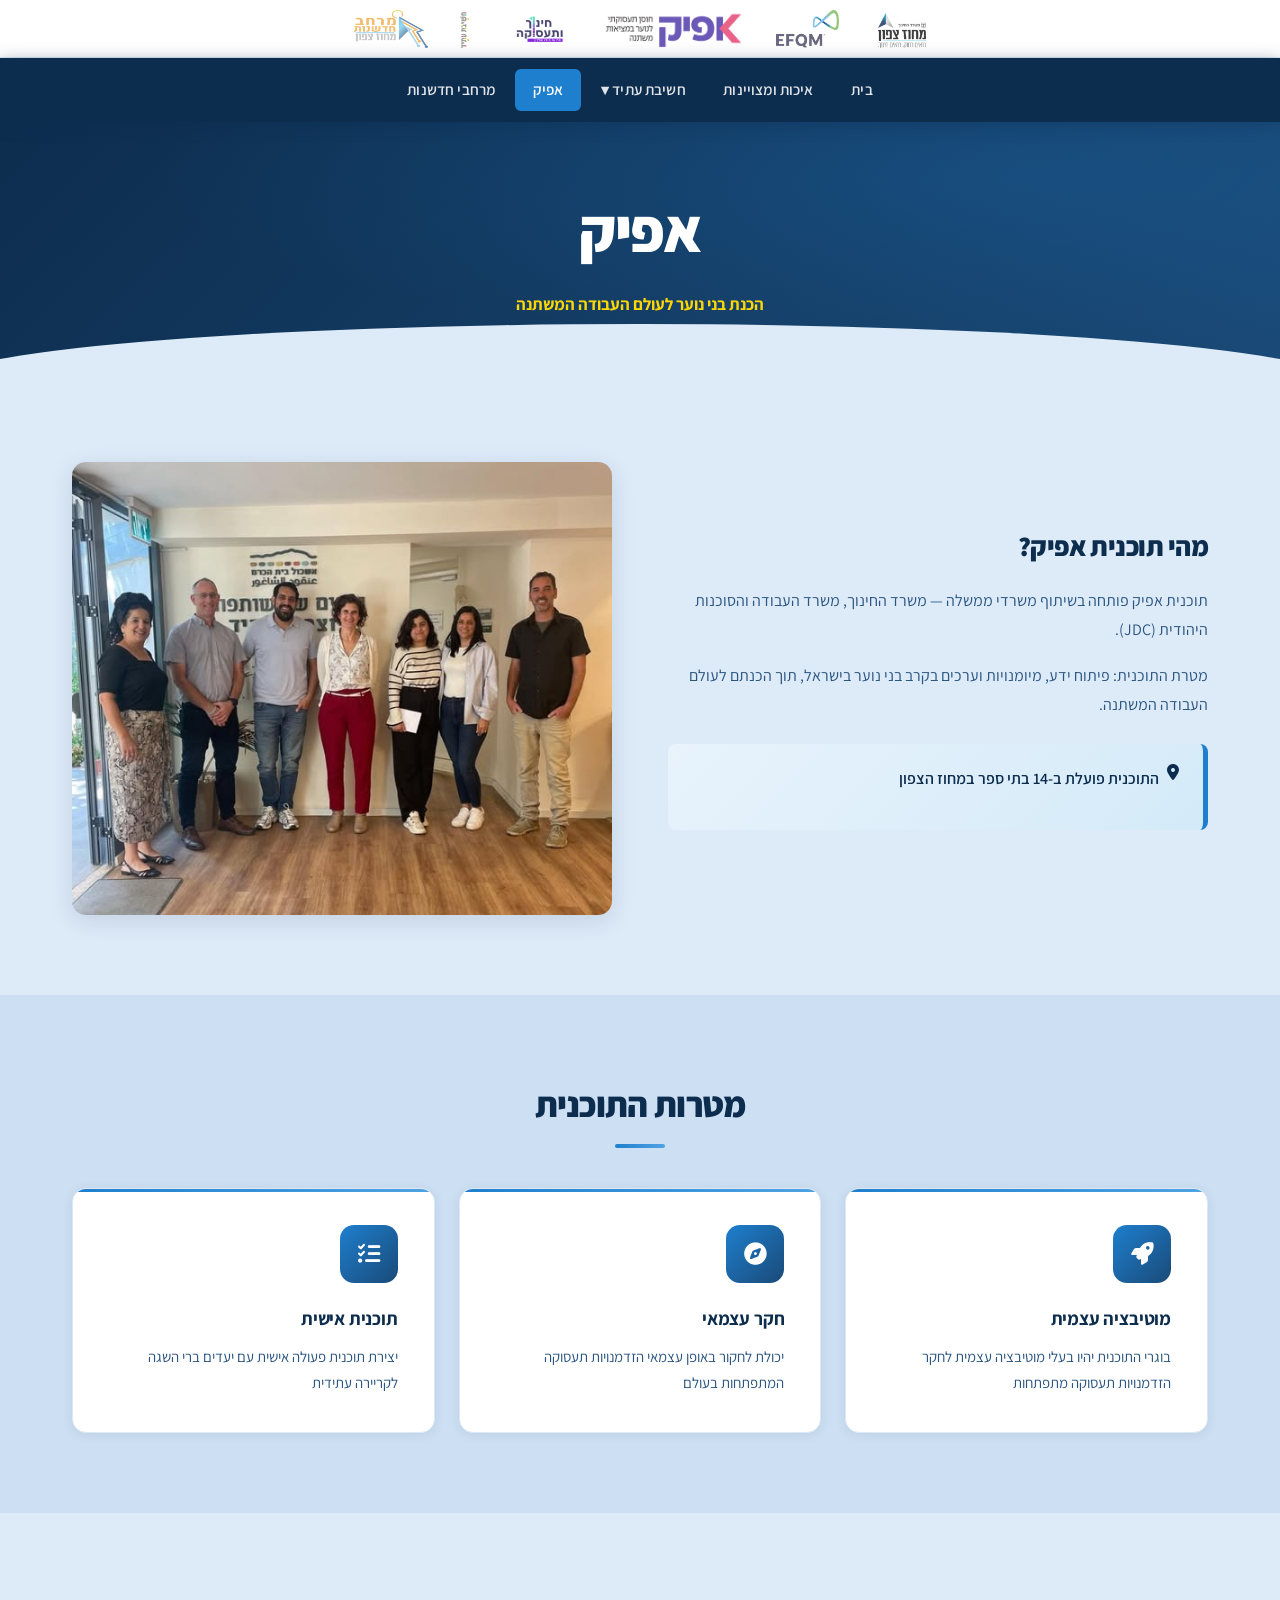
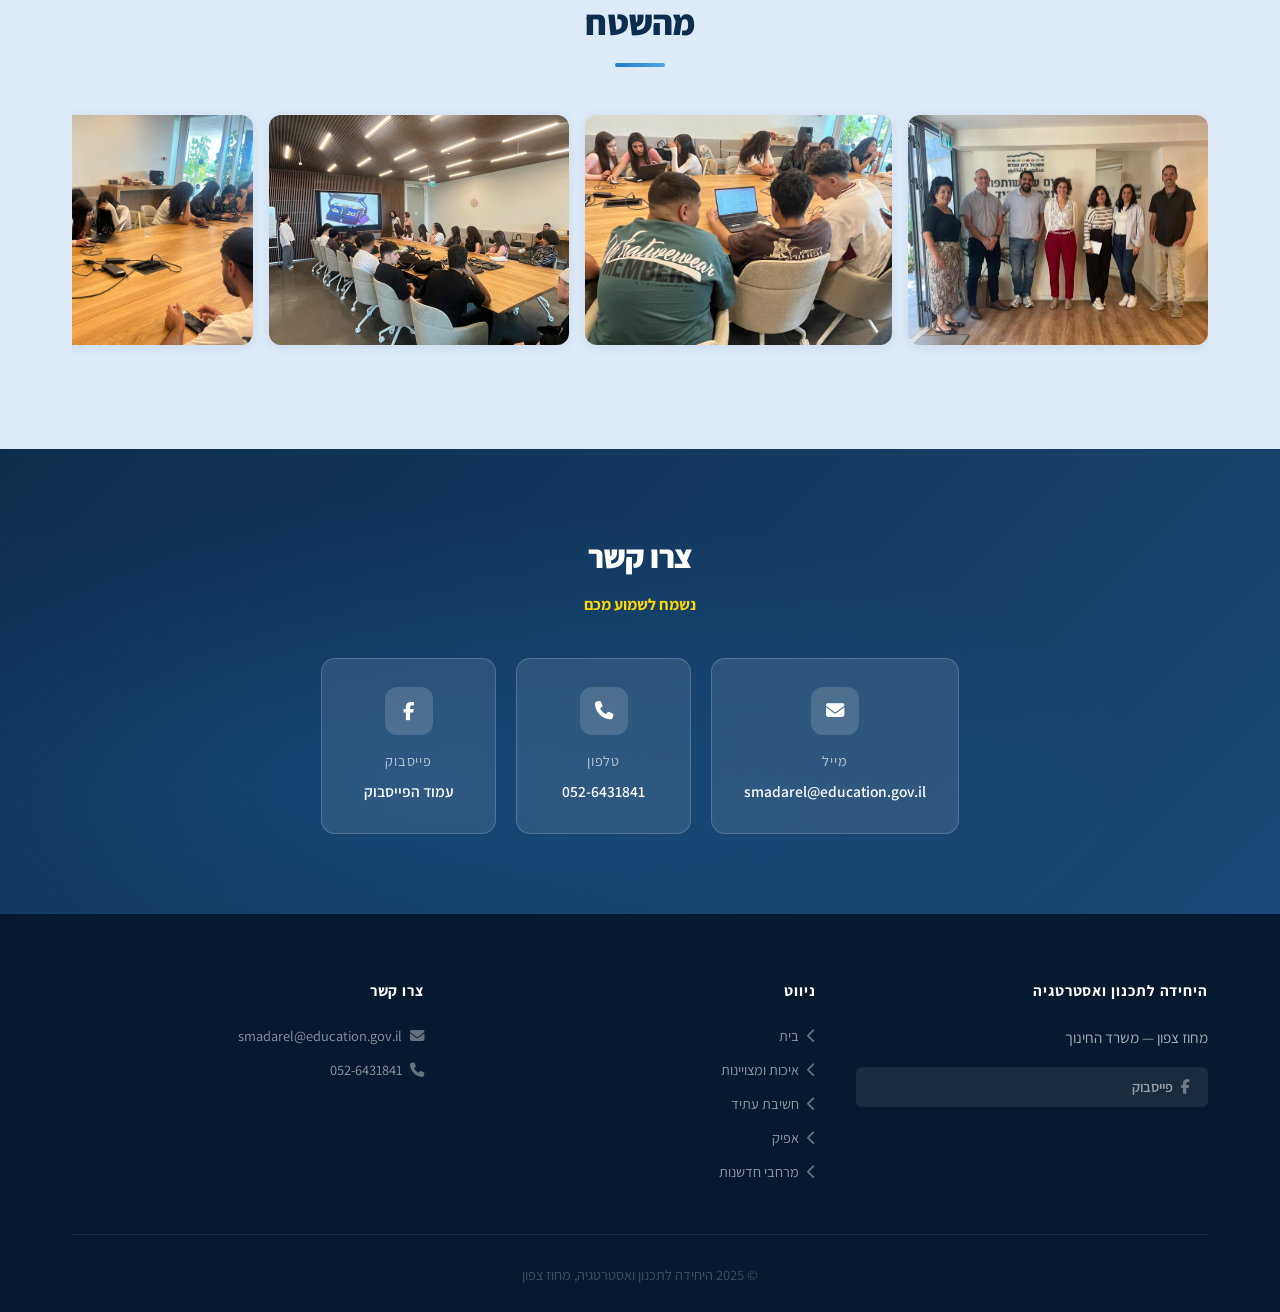
==== afik.html @ 502f219c "העלאה ראשונה לאתר" ====
<!DOCTYPE html>
<html lang="he" dir="rtl">
<head>
  <meta charset="UTF-8">
  <meta name="viewport" content="width=device-width, initial-scale=1.0">
  <title>אפיק — מחוז צפון</title>
  <link rel="preconnect" href="https://fonts.googleapis.com">
  <link rel="preconnect" href="https://fonts.gstatic.com" crossorigin>
  <link href="https://fonts.googleapis.com/css2?family=Assistant:wght@300;400;600;700;800&display=swap" rel="stylesheet">
  <link rel="stylesheet" href="https://cdnjs.cloudflare.com/ajax/libs/font-awesome/6.5.0/css/all.min.css">
  <link rel="stylesheet" href="css/style.css">
</head>
<body>

  <div class="logos-header">
    <div class="logos-header-inner">
      <img src="לוגויים/מחוז%20צפון%20לוגו.png" alt="מחוז צפון">
      <img src="לוגויים/EFQM%20לוגו.png" alt="EFQM">
      <img src="לוגויים/אפיק%20לוגו.png" alt="אפיק">
      <img src="לוגויים/חינוך%20ותעסוקה%20לוגו.png" alt="חינוך ותעסוקה">
      <img src="לוגויים/חשיבת%20עתיד%20לוגו.png" alt="חשיבת עתיד">
      <img src="לוגויים/מרחב%20חדשנות%20מחוז%20צפון%20לוגו.png" alt="מרחב חדשנות">
    </div>
  </div>

  <nav class="navbar">
    <div class="nav-container">
      <button class="hamburger" aria-label="פתח תפריט"><span></span><span></span><span></span></button>
      <ul class="nav-menu">
        <li class="nav-item"><a href="index.html" class="nav-link">בית</a></li>
        <li class="nav-item"><a href="efqm.html" class="nav-link">איכות ומצויינות</a></li>
        <li class="nav-item has-dropdown">
          <a href="future-thinking.html" class="nav-link">חשיבת עתיד ▾</a>
          <div class="dropdown-menu">
            <a href="newsletter.html"><i class="fas fa-newspaper"></i> עלון מה במגמה?</a>
            <a href="innovation-engines.html"><i class="fas fa-cog"></i> מנועי חדשנות</a>
          </div>
        </li>
        <li class="nav-item"><a href="afik.html" class="nav-link active">אפיק</a></li>
        <li class="nav-item"><a href="innovation-spaces.html" class="nav-link">מרחבי חדשנות</a></li>
      </ul>
    </div>
  </nav>

  <div class="breadcrumb">
    <div class="container"><a href="index.html">בית</a><span class="sep">›</span><span>אפיק</span></div>
  </div>

  <div class="page-header">
    <div class="page-header-content">
      <h1>אפיק</h1>
      <p>הכנת בני נוער לעולם העבודה המשתנה</p>
    </div>
  </div>

  <section class="section">
    <div class="container">
      <div class="content-with-image reveal">
        <div class="content-text">
          <h2>מהי תוכנית אפיק?</h2>
          <p>תוכנית אפיק פותחה בשיתוף משרדי ממשלה — משרד החינוך, משרד העבודה והסוכנות היהודית (JDC).</p>
          <p>מטרת התוכנית: פיתוח ידע, מיומנויות וערכים בקרב בני נוער בישראל, תוך הכנתם לעולם העבודה המשתנה.</p>
          <div class="highlight-box">
            <p><i class="fas fa-map-marker-alt"></i> התוכנית פועלת ב-14 בתי ספר במחוז הצפון</p>
          </div>
        </div>
        <img src="תמונות/אפיק/565689684_4213862918849085_8850032957958044832_n.jpg" alt="תוכנית אפיק">
      </div>
    </div>
  </section>

  <section class="section white-bg">
    <div class="container">
      <h2 class="section-title reveal">מטרות התוכנית</h2>
      <div class="section-line reveal"></div>
      <div class="cards-grid">
        <div class="card reveal d1">
          <div class="card-icon-wrap"><i class="fas fa-rocket"></i></div>
          <h3>מוטיבציה עצמית</h3>
          <p>בוגרי התוכנית יהיו בעלי מוטיבציה עצמית לחקר הזדמנויות תעסוקה מתפתחות</p>
        </div>
        <div class="card reveal d2">
          <div class="card-icon-wrap"><i class="fas fa-compass"></i></div>
          <h3>חקר עצמאי</h3>
          <p>יכולת לחקור באופן עצמאי הזדמנויות תעסוקה המתפתחות בעולם</p>
        </div>
        <div class="card reveal d3">
          <div class="card-icon-wrap"><i class="fas fa-tasks"></i></div>
          <h3>תוכנית אישית</h3>
          <p>יצירת תוכנית פעולה אישית עם יעדים ברי השגה לקריירה עתידית</p>
        </div>
      </div>
    </div>
  </section>

  <section class="section">
    <div class="container">
      <h2 class="section-title reveal">מהשטח</h2>
      <div class="section-line reveal"></div>
      <div class="photo-strip reveal">
        <img src="תמונות/אפיק/565689684_4213862918849085_8850032957958044832_n.jpg" alt="אפיק">
        <img src="תמונות/אפיק/574846210_1153779993510776_2268000324487544822_n.jpg" alt="אפיק">
        <img src="תמונות/אפיק/574854016_1153779930177449_2405676622504770488_n.jpg" alt="אפיק">
        <img src="תמונות/אפיק/575196221_1153780020177440_2535698547942136872_n.jpg" alt="אפיק">
        <img src="תמונות/אפיק/579215847_1160075786214530_4430900188955853103_n.jpg" alt="אפיק">
        <img src="תמונות/אפיק/580507114_1160075472881228_7840255934496273985_n.jpg" alt="אפיק">
        <img src="תמונות/אפיק/586776914_4254995964735780_4558812338888530261_n.jpg" alt="אפיק">
        <img src="תמונות/אפיק/590486506_1174314774790631_1862135142212778776_n.jpg" alt="אפיק">
        <img src="תמונות/אפיק/590798965_4254995758069134_6949664889527596435_n.jpg" alt="אפיק">
        <img src="תמונות/אפיק/591740673_1175667051322070_5733167627884901146_n.jpg" alt="אפיק">
        <img src="תמונות/אפיק/591746875_4254995841402459_8647715896947369264_n.jpg" alt="אפיק">
        <img src="תמונות/אפיק/593367569_1175667137988728_734620931778516539_n.jpg" alt="אפיק">
        <img src="תמונות/אפיק/593491183_1174314841457291_1761014422158784011_n.jpg" alt="אפיק">
        <img src="תמונות/אפיק/594059767_1175667124655396_6016825792855376100_n.jpg" alt="אפיק">
      </div>
    </div>
  </section>

  <section class="contact-section">
    <div class="container">
      <h2>צרו קשר</h2>
      <p class="section-sub-white">נשמח לשמוע מכם</p>
      <div class="contact-cards">
        <div class="contact-card">
          <div class="icon-wrap"><i class="fas fa-envelope"></i></div>
          <h4>מייל</h4>
          <a href="mailto:smadarel@education.gov.il">smadarel@education.gov.il</a>
        </div>
        <div class="contact-card">
          <div class="icon-wrap"><i class="fas fa-phone"></i></div>
          <h4>טלפון</h4>
          <a href="tel:0526431841">052-6431841</a>
        </div>
        <div class="contact-card">
          <div class="icon-wrap"><i class="fab fa-facebook-f"></i></div>
          <h4>פייסבוק</h4>
          <a href="https://www.facebook.com/smdr.lymlk?locale=he_IL" target="_blank" rel="noopener">עמוד הפייסבוק</a>
        </div>
      </div>
    </div>
  </section>

  <footer class="footer">
    <div class="container">
      <div class="footer-grid">
        <div class="footer-col">
          <h4>היחידה לתכנון ואסטרטגיה</h4>
          <p>מחוז צפון — משרד החינוך</p>
          <a href="https://www.facebook.com/smdr.lymlk?locale=he_IL" target="_blank" rel="noopener" class="social-btn"><i class="fab fa-facebook-f"></i> פייסבוק</a>
        </div>
        <div class="footer-col">
          <h4>ניווט</h4>
          <a href="index.html"><i class="fas fa-chevron-left"></i> בית</a>
          <a href="efqm.html"><i class="fas fa-chevron-left"></i> איכות ומצויינות</a>
          <a href="future-thinking.html"><i class="fas fa-chevron-left"></i> חשיבת עתיד</a>
          <a href="afik.html"><i class="fas fa-chevron-left"></i> אפיק</a>
          <a href="innovation-spaces.html"><i class="fas fa-chevron-left"></i> מרחבי חדשנות</a>
        </div>
        <div class="footer-col">
          <h4>צרו קשר</h4>
          <a href="mailto:smadarel@education.gov.il"><i class="fas fa-envelope"></i> smadarel@education.gov.il</a>
          <a href="tel:0526431841"><i class="fas fa-phone"></i> 052-6431841</a>
        </div>
      </div>
      <div class="footer-bottom"><p>© 2025 היחידה לתכנון ואסטרטגיה, מחוז צפון</p></div>
    </div>
  </footer>
  <script src="js/main.js"></script>
</body>
</html>
---- css/style.css ----
@import url('https://fonts.googleapis.com/css2?family=Assistant:wght@300;400;600;700;800&display=swap');

:root {
  --primary: #0d2d4e;
  --primary-mid: #1a4a78;
  --accent: #1e7fce;
  --accent-light: #4fa3e3;
  --gold: #c8992a;
  --bg: #f0f5fb;
  --card-bg: #ffffff;
  --text: #0d2d5c;
  --text-light: #2a5580;
  --border: #dce8f5;
  --shadow-sm: 0 2px 12px rgba(13,45,78,0.08);
  --shadow: 0 6px 24px rgba(13,45,78,0.12);
  --shadow-lg: 0 12px 40px rgba(13,45,78,0.18);
  --radius: 14px;
  --radius-sm: 8px;
  --transition: all 0.3s cubic-bezier(0.4,0,0.2,1);
}

* { margin: 0; padding: 0; box-sizing: border-box; }

html { direction: rtl; scroll-behavior: smooth; }

body {
  font-family: 'Assistant', sans-serif;
  background: var(--bg);
  color: var(--text);
  line-height: 1.7;
}

/* ===== LOGOS HEADER ===== */
.logos-header {
  background: #ffffff;
  border-bottom: 1px solid var(--border);
  padding: 0.6rem 2rem;
}

.logos-header-inner {
  max-width: 1200px;
  margin: 0 auto;
  display: flex;
  align-items: center;
  gap: 2rem;
  justify-content: center;
  flex-wrap: wrap;
}

.logos-header-inner img {
  height: 38px;
  object-fit: contain;
  filter: grayscale(0.1);
  transition: var(--transition);
  opacity: 0.85;
}

.logos-header-inner img:hover {
  opacity: 1;
  transform: scale(1.06);
}

/* ===== NAVBAR ===== */
.navbar {
  background: var(--primary);
  padding: 0 2rem;
  position: sticky;
  top: 0;
  z-index: 100;
  box-shadow: 0 2px 16px rgba(13,45,78,0.35);
}

.nav-container {
  max-width: 1200px;
  margin: 0 auto;
  display: flex;
  align-items: center;
  justify-content: center;
  height: 64px;
}

.nav-logo img {
  height: 44px;
  object-fit: contain;
}

.nav-menu {
  display: flex;
  list-style: none;
  gap: 0.15rem;
}

.nav-item { position: relative; }

.nav-link {
  color: rgba(255,255,255,0.88);
  text-decoration: none;
  padding: 0.5rem 1.1rem;
  border-radius: 6px;
  font-weight: 600;
  font-size: 0.95rem;
  transition: var(--transition);
  display: block;
  white-space: nowrap;
  letter-spacing: 0.01em;
}

.nav-link:hover {
  background: rgba(255,255,255,0.12);
  color: #ffffff;
}

.nav-link.active {
  background: var(--accent);
  color: #ffffff;
}

/* Dropdown */
.dropdown-menu {
  display: none;
  position: absolute;
  top: calc(100% + 4px);
  right: 0;
  background: white;
  border-radius: var(--radius-sm);
  box-shadow: var(--shadow-lg);
  min-width: 210px;
  z-index: 200;
  overflow: hidden;
  border-top: 3px solid var(--accent);
}

.nav-item:hover .dropdown-menu { display: block; }

.dropdown-menu a {
  display: flex;
  align-items: center;
  gap: 0.6rem;
  padding: 0.85rem 1.25rem;
  color: var(--text);
  text-decoration: none;
  font-size: 0.93rem;
  font-family: 'Assistant', sans-serif;
  font-weight: 500;
  transition: var(--transition);
  border-bottom: 1px solid var(--border);
}

.dropdown-menu a:last-child { border-bottom: none; }

.dropdown-menu a:hover {
  background: var(--bg);
  color: var(--accent);
  padding-right: 1.5rem;
}

/* Hamburger */
.hamburger {
  display: none;
  flex-direction: column;
  cursor: pointer;
  gap: 5px;
  background: none;
  border: none;
  padding: 5px;
}

.hamburger span {
  width: 24px;
  height: 2px;
  background: white;
  border-radius: 2px;
  transition: var(--transition);
  display: block;
}

/* ===== HERO ===== */
.hero {
  min-height: 70vh;
  display: flex;
  align-items: center;
  justify-content: center;
  text-align: center;
  padding: 5rem 2rem;
  position: relative;
  overflow: hidden;
  background-color: var(--primary);
  background-size: cover;
  background-position: center center;
  background-repeat: no-repeat;
}

/* Slideshow */
.hero-slideshow {
  position: absolute;
  inset: 0;
  z-index: 0;
}

.hero-slide {
  position: absolute;
  inset: 0;
  background-size: cover;
  background-position: center center;
  opacity: 0;
  transition: opacity 1.8s ease-in-out;
}

.hero-slide.active { opacity: 1; }

.hero::before {
  content: '';
  position: absolute;
  inset: 0;
  background: linear-gradient(
    to bottom,
    rgba(10, 30, 55, 0.70) 0%,
    rgba(13, 45, 78, 0.60) 50%,
    rgba(10, 30, 55, 0.78) 100%
  );
  z-index: 1;
}

.hero::after {
  content: '';
  position: absolute;
  bottom: -2px;
  left: 0;
  right: 0;
  height: 80px;
  background: #ddeaf8;
  clip-path: ellipse(55% 100% at 50% 100%);
  z-index: 1;
}

.hero-content {
  position: relative;
  z-index: 3;
}

.hero-logo {
  max-width: 400px;
  width: 80%;
  margin-bottom: 2rem;
  filter: drop-shadow(0 6px 24px rgba(0,0,0,0.35));
  animation: heroIn 0.9s cubic-bezier(0.4,0,0.2,1) forwards;
}

@keyframes heroIn {
  from { opacity: 0; transform: translateY(28px) scale(0.93); }
  to   { opacity: 1; transform: translateY(0) scale(1); }
}

.hero-title {
  color: #ffffff;
  font-size: 3.8rem;
  font-weight: 800;
  margin-bottom: 0.85rem;
  letter-spacing: -0.02em;
  animation: heroIn 0.9s cubic-bezier(0.4,0,0.2,1) 0.15s both;
}

.hero-subtitle {
  color: #FFD700;
  font-size: 1.65rem;
  font-weight: 800;
  animation: heroIn 0.9s cubic-bezier(0.4,0,0.2,1) 0.28s both;
  text-shadow: 0 2px 8px rgba(0,0,0,0.3);
}

/* ===== PAGE HEADER (inner pages) ===== */
.page-header {
  background: linear-gradient(135deg, var(--primary) 0%, var(--primary-mid) 100%);
  padding: 3.5rem 2rem 4rem;
  text-align: center;
  color: white;
  position: relative;
  overflow: hidden;
}

.page-header::before {
  content: '';
  position: absolute;
  inset: 0;
  background: radial-gradient(ellipse at 80% 20%, rgba(30,127,206,0.2) 0%, transparent 60%);
}

.page-header::after {
  content: '';
  position: absolute;
  bottom: -2px;
  left: 0; right: 0;
  height: 60px;
  background: #ddeaf8;
  clip-path: ellipse(55% 100% at 50% 100%);
}

.page-header-content { position: relative; z-index: 1; }

.page-header img.page-logo { display: none; }

.page-header h1 {
  font-size: 3.8rem;
  font-weight: 800;
  margin-bottom: 0.5rem;
  letter-spacing: -0.02em;
}

.page-header p {
  font-size: 1.05rem;
  color: #FFD700;
  font-weight: 700;
  opacity: 1;
}

/* ===== BREADCRUMB ===== */
.breadcrumb {
  display: none;
}

.breadcrumb a {
  color: var(--accent);
  text-decoration: none;
  font-weight: 600;
}

.breadcrumb a:hover { text-decoration: underline; }

.breadcrumb .sep { color: #bbb; margin: 0 0.4rem; }

/* ===== LAYOUT ===== */
.container {
  max-width: 1200px;
  margin: 0 auto;
  padding: 0 2rem;
}

.section { padding: 5rem 0; background: #ddeaf8; }
.section.white-bg { background: #cddff2; }
.section.light-bg { background: #e5f0fb; }

/* ===== BLOB SECTION ===== */
.blob-section {
  background: linear-gradient(135deg, #0d2d4e 0%, #1a4a78 50%, #1e7fce 100%);
  padding: 5rem 0;
}

.blobs-grid {
  display: grid;
  grid-template-columns: repeat(4, 1fr);
  gap: 2rem;
  margin-top: 1rem;
}

.blob-card {
  display: flex;
  flex-direction: column;
  align-items: center;
  text-align: center;
  text-decoration: none;
  gap: 1.25rem;
  padding: 1rem 0.5rem;
  transition: transform 0.35s cubic-bezier(0.4,0,0.2,1);
}

.blob-card:hover { transform: translateY(-10px); }

.blob-card h3 {
  color: #ffffff;
  font-size: 1.2rem;
  font-weight: 700;
}

.blob-card p {
  color: rgba(255,255,255,0.78);
  font-size: 0.95rem;
  line-height: 1.7;
  max-width: 200px;
}

/* צורת הבלוב עצמה */
.blob-shape {
  width: 170px;
  height: 170px;
  display: flex;
  align-items: center;
  justify-content: center;
  position: relative;
  transition: transform 0.35s ease;
}

.blob-card:hover .blob-shape { transform: scale(1.08); }

.blob-shape i {
  color: #ffffff;
  font-size: 3rem;
  position: relative;
  z-index: 1;
  filter: drop-shadow(0 2px 8px rgba(0,0,0,0.25));
}

/* כל בלוב — צבע וצורה אמורפית שונה */
.blob-1 {
  background: linear-gradient(135deg, #1e7fce, #4fa3e3);
  border-radius: 60% 40% 55% 45% / 50% 60% 40% 50%;
  animation: morph1 7s ease-in-out infinite;
  box-shadow: 0 12px 40px rgba(30,127,206,0.45);
}

.blob-2 {
  background: linear-gradient(135deg, #c8992a, #e8b93a);
  border-radius: 40% 60% 45% 55% / 60% 40% 60% 40%;
  animation: morph2 8s ease-in-out infinite;
  box-shadow: 0 12px 40px rgba(200,153,42,0.45);
}

.blob-3 {
  background: linear-gradient(135deg, #2a7a5a, #3aad7e);
  border-radius: 55% 45% 40% 60% / 45% 55% 45% 55%;
  animation: morph3 6.5s ease-in-out infinite;
  box-shadow: 0 12px 40px rgba(42,122,90,0.45);
}

.blob-4 {
  background: linear-gradient(135deg, #7b3fc4, #a06ee0);
  border-radius: 45% 55% 60% 40% / 55% 45% 55% 45%;
  animation: morph4 9s ease-in-out infinite;
  box-shadow: 0 12px 40px rgba(123,63,196,0.45);
}

@keyframes morph1 {
  0%,100% { border-radius: 60% 40% 55% 45% / 50% 60% 40% 50%; }
  33%     { border-radius: 40% 60% 35% 65% / 65% 35% 65% 35%; }
  66%     { border-radius: 70% 30% 60% 40% / 40% 70% 30% 60%; }
}
@keyframes morph2 {
  0%,100% { border-radius: 40% 60% 45% 55% / 60% 40% 60% 40%; }
  33%     { border-radius: 65% 35% 60% 40% / 35% 65% 40% 60%; }
  66%     { border-radius: 35% 65% 50% 50% / 55% 45% 65% 35%; }
}
@keyframes morph3 {
  0%,100% { border-radius: 55% 45% 40% 60% / 45% 55% 45% 55%; }
  33%     { border-radius: 35% 65% 55% 45% / 65% 35% 55% 45%; }
  66%     { border-radius: 60% 40% 65% 35% / 40% 60% 35% 65%; }
}
@keyframes morph4 {
  0%,100% { border-radius: 45% 55% 60% 40% / 55% 45% 55% 45%; }
  33%     { border-radius: 60% 40% 40% 60% / 40% 60% 50% 50%; }
  66%     { border-radius: 30% 70% 55% 45% / 60% 40% 60% 40%; }
}

/* blob 5 — כתום */
.blob-5 {
  background: linear-gradient(135deg, #d4742a, #f0a050);
  border-radius: 50% 50% 45% 55% / 45% 55% 50% 50%;
  animation: morph5 8.5s ease-in-out infinite;
  box-shadow: 0 12px 40px rgba(212,116,42,0.45);
}
@keyframes morph5 {
  0%,100% { border-radius: 50% 50% 45% 55% / 45% 55% 50% 50%; }
  33%     { border-radius: 60% 40% 55% 45% / 55% 45% 60% 40%; }
  66%     { border-radius: 40% 60% 40% 60% / 60% 40% 45% 55%; }
}

/* blob עם תמונה בפנים — מסגרת אמורפית */
.blob-shape.blob-img {
  overflow: hidden;
  padding: 0;
  width: 220px;
  height: 150px;
  background: none !important;
  cursor: pointer;
}
.blob-shape.blob-img img {
  width: 100%;
  height: 100%;
  object-fit: cover;
  object-position: right center; /* שומר על הצד הימני עם הכותרת */
  display: block;
}

/* רשת 4 עמודות */
.blobs-grid-4 {
  display: grid;
  grid-template-columns: repeat(4, 1fr);
  gap: 2rem;
  margin-top: 2.5rem;
}
@media (max-width: 1000px) {
  .blobs-grid-4 { grid-template-columns: repeat(2, 1fr); }
}
@media (max-width: 500px) {
  .blobs-grid-4 { grid-template-columns: 1fr; }
}

/* Lightbox */
.lightbox-overlay {
  display: none;
  position: fixed;
  inset: 0;
  background: rgba(0,0,0,0.88);
  z-index: 9999;
  align-items: center;
  justify-content: center;
}
.lightbox-overlay.active { display: flex; }
.lightbox-img {
  max-width: 90vw;
  max-height: 85vh;
  border-radius: 14px;
  box-shadow: 0 24px 70px rgba(0,0,0,0.6);
  object-fit: contain;
}
.lightbox-close {
  position: absolute;
  top: 1.2rem;
  left: 1.2rem;
  background: rgba(255,255,255,0.15);
  border: 2px solid rgba(255,255,255,0.3);
  color: #fff;
  font-size: 1.6rem;
  width: 48px;
  height: 48px;
  border-radius: 50%;
  cursor: pointer;
  display: flex;
  align-items: center;
  justify-content: center;
  transition: background 0.2s;
  line-height: 1;
}
.lightbox-close:hover { background: rgba(255,255,255,0.3); }

@media (max-width: 900px) {
  .blobs-grid { grid-template-columns: repeat(2, 1fr); gap: 2.5rem 1.5rem; }
}
@media (max-width: 500px) {
  .blobs-grid { grid-template-columns: 1fr 1fr; gap: 2rem 1rem; }
  .blob-shape { width: 130px; height: 130px; }
  .blob-shape i { font-size: 2.2rem; }
}

.section-title {
  font-size: 2.2rem;
  font-weight: 800;
  color: var(--primary);
  text-align: center;
  margin-bottom: 0.5rem;
  letter-spacing: -0.02em;
}

.section-title + .section-sub {
  text-align: center;
  color: #FFD700;
  font-weight: 700;
  margin-bottom: 2.5rem;
  font-size: 1rem;
}

.section-line {
  width: 50px;
  height: 4px;
  background: linear-gradient(90deg, var(--accent), var(--accent-light));
  border-radius: 2px;
  margin: 0.6rem auto 2.5rem;
}

/* ===== CARDS ===== */
.cards-grid {
  display: grid;
  grid-template-columns: repeat(auto-fit, minmax(280px, 1fr));
  gap: 1.5rem;
}

.card {
  background: var(--card-bg);
  border-radius: var(--radius);
  padding: 2.25rem;
  box-shadow: var(--shadow-sm);
  transition: var(--transition);
  border: 1px solid var(--border);
  position: relative;
  overflow: hidden;
}

.card::before {
  content: '';
  position: absolute;
  top: 0; left: 0; right: 0;
  height: 3px;
  background: linear-gradient(90deg, var(--accent), var(--accent-light));
}

.card:hover {
  transform: translateY(-6px);
  box-shadow: var(--shadow-lg);
  border-color: transparent;
}

.card-icon-wrap {
  width: 58px;
  height: 58px;
  background: linear-gradient(135deg, var(--accent) 0%, var(--primary-mid) 100%);
  border-radius: 14px;
  display: flex;
  align-items: center;
  justify-content: center;
  margin-bottom: 1.25rem;
}

.card-icon-wrap i {
  color: white;
  font-size: 1.4rem;
}

.card h3 {
  color: var(--primary);
  font-size: 1.15rem;
  font-weight: 700;
  margin-bottom: 0.6rem;
  letter-spacing: -0.01em;
}

.card p {
  color: var(--text-light);
  font-size: 0.93rem;
  line-height: 1.75;
}

/* ===== PAGES GRID (דף הבית — קישורים לדפים) ===== */
.pages-grid {
  display: grid;
  grid-template-columns: repeat(auto-fit, minmax(240px, 1fr));
  gap: 1.5rem;
}

.page-card {
  display: flex;
  flex-direction: column;
  align-items: flex-start;
  gap: 0.75rem;
  background: var(--card-bg);
  border-radius: var(--radius);
  padding: 2rem;
  box-shadow: var(--shadow-sm);
  border: 1px solid var(--border);
  text-decoration: none;
  color: inherit;
  transition: var(--transition);
  position: relative;
  overflow: hidden;
}

.page-card::before {
  content: '';
  position: absolute;
  top: 0; left: 0; right: 0;
  height: 4px;
  background: linear-gradient(90deg, var(--accent), var(--accent-light));
}

.page-card:hover {
  transform: translateY(-6px);
  box-shadow: var(--shadow-lg);
  border-color: transparent;
}

.page-card-icon {
  width: 56px;
  height: 56px;
  background: linear-gradient(135deg, var(--accent), var(--primary-mid));
  border-radius: 14px;
  display: flex;
  align-items: center;
  justify-content: center;
}

.page-card-icon i {
  color: white;
  font-size: 1.4rem;
}

.page-card h3 {
  color: var(--primary);
  font-size: 1.15rem;
  font-weight: 700;
}

.page-card p {
  color: var(--text-light);
  font-size: 0.9rem;
  line-height: 1.7;
  flex: 1;
}

.page-card-arrow {
  color: var(--accent);
  font-size: 0.9rem;
  margin-top: 0.5rem;
  transition: var(--transition);
}

.page-card:hover .page-card-arrow {
  transform: translateX(-4px);
}

/* ===== UNIT INTRO + AREAS ===== */
.unit-intro {
  font-size: 1.1rem;
  color: var(--text);
  line-height: 1.9;
  max-width: 800px;
  margin: 0 auto 2.5rem;
  text-align: center;
  font-weight: 500;
}

.areas-list {
  display: flex;
  flex-direction: column;
  gap: 1.25rem;
  max-width: 860px;
  margin: 0 auto;
}

.area-item {
  display: flex;
  align-items: flex-start;
  gap: 1.5rem;
  background: var(--card-bg);
  border-radius: var(--radius);
  padding: 1.75rem 2rem;
  box-shadow: var(--shadow-sm);
  border: 1px solid var(--border);
  transition: var(--transition);
  position: relative;
  overflow: hidden;
}

.area-item::before {
  content: '';
  position: absolute;
  right: 0; top: 0; bottom: 0;
  width: 4px;
  background: linear-gradient(180deg, var(--accent), var(--accent-light));
  border-radius: 0 var(--radius) var(--radius) 0;
}

.area-item:hover {
  transform: translateX(-4px);
  box-shadow: var(--shadow);
  border-color: transparent;
}

.area-icon {
  width: 54px;
  height: 54px;
  min-width: 54px;
  background: linear-gradient(135deg, var(--accent), var(--primary-mid));
  border-radius: 12px;
  display: flex;
  align-items: center;
  justify-content: center;
}

.area-icon i {
  color: white;
  font-size: 1.3rem;
}

.area-content h3 {
  color: var(--primary);
  font-size: 1.15rem;
  font-weight: 700;
  margin-bottom: 0.45rem;
}

.area-content p {
  color: var(--text-light);
  font-size: 0.95rem;
  line-height: 1.8;
}

@media (max-width: 600px) {
  .area-item { flex-direction: column; gap: 1rem; }
  .area-item::before { right: 0; top: 0; bottom: auto; width: 100%; height: 4px; border-radius: var(--radius) var(--radius) 0 0; }
}

/* ===== PHOTO STRIP ===== */
.photo-strip {
  display: flex;
  gap: 1rem;
  overflow-x: auto;
  padding: 0.5rem 0 1.5rem;
  scrollbar-width: thin;
  scrollbar-color: var(--accent) transparent;
}

.photo-strip::-webkit-scrollbar { height: 5px; }
.photo-strip::-webkit-scrollbar-thumb { background: var(--accent); border-radius: 3px; }

.photo-strip img {
  height: 230px;
  width: auto;
  min-width: 300px;
  border-radius: 12px;
  object-fit: cover;
  flex-shrink: 0;
  transition: var(--transition);
  box-shadow: var(--shadow-sm);
}

.photo-strip img:hover {
  transform: scale(1.02);
  box-shadow: var(--shadow);
}

/* ===== GALLERY GRID ===== */
.gallery-grid {
  display: grid;
  grid-template-columns: repeat(auto-fill, minmax(220px, 1fr));
  gap: 1rem;
}

.gallery-grid img {
  width: 100%;
  height: 190px;
  object-fit: cover;
  border-radius: 10px;
  transition: var(--transition);
  box-shadow: var(--shadow-sm);
}

.gallery-grid img:hover {
  transform: scale(1.03);
  box-shadow: var(--shadow);
}

/* שתי תמונות גדולות זו לצד זו */
.two-images-grid {
  display: grid;
  grid-template-columns: 1fr 1fr;
  gap: 2rem;
  margin-top: 1rem;
}

.two-images-grid img {
  width: 100%;
  border-radius: 16px;
  box-shadow: 0 8px 32px rgba(13,45,78,0.18);
  transition: transform 0.35s ease, box-shadow 0.35s ease;
  display: block;
}

.two-images-grid img:hover {
  transform: translateY(-6px) scale(1.02);
  box-shadow: 0 18px 48px rgba(13,45,78,0.28);
}

@media (max-width: 680px) {
  .two-images-grid { grid-template-columns: 1fr; }
}

/* ===== PDF DOWNLOADS ===== */
.pdf-grid {
  display: grid;
  grid-template-columns: repeat(auto-fill, minmax(220px, 1fr));
  gap: 1.25rem;
}

.pdf-card {
  background: white;
  border-radius: var(--radius);
  overflow: hidden;
  box-shadow: var(--shadow-sm);
  display: flex;
  flex-direction: column;
  transition: var(--transition);
  border: 1px solid var(--border);
  text-decoration: none;
  color: inherit;
}

.pdf-card:hover {
  transform: translateY(-6px);
  box-shadow: var(--shadow-lg);
  border-color: var(--accent);
}

/* תמונת תצוגה מקדימה של PDF */
.pdf-thumb-wrap {
  width: 100%;
  height: 180px;
  background: linear-gradient(135deg, #e8f0f9, #d0e3f5);
  display: flex;
  align-items: center;
  justify-content: center;
  position: relative;
  overflow: hidden;
}

.pdf-thumb-wrap canvas {
  width: 100%;
  height: 100%;
  object-fit: cover;
  display: block;
}

.pdf-thumb-placeholder {
  display: flex;
  flex-direction: column;
  align-items: center;
  gap: 0.5rem;
  color: var(--accent);
  opacity: 0.6;
}

.pdf-thumb-placeholder i { font-size: 2.5rem; }
.pdf-thumb-placeholder span { font-size: 0.9rem; font-weight: 600; }

.pdf-card-footer {
  display: flex;
  align-items: center;
  gap: 0.85rem;
  padding: 1rem 1.1rem;
  border-top: 1px solid var(--border);
}

.pdf-icon-wrap {
  width: 38px;
  height: 38px;
  background: linear-gradient(135deg, #e74c3c, #c0392b);
  border-radius: 8px;
  display: flex;
  align-items: center;
  justify-content: center;
  flex-shrink: 0;
}

.pdf-icon-wrap i { color: white; font-size: 1rem; }

.pdf-info h4 {
  color: var(--primary);
  font-size: 0.95rem;
  font-weight: 700;
  margin-bottom: 0.15rem;
  line-height: 1.3;
}

.pdf-info span {
  color: var(--accent);
  font-size: 0.9rem;
  font-weight: 600;
}

/* ===== CONTACT SECTION ===== */
.contact-section {
  background: linear-gradient(135deg, var(--primary) 0%, var(--primary-mid) 100%);
  color: white;
  padding: 5rem 0;
  text-align: center;
  position: relative;
  overflow: hidden;
}

.contact-section::before {
  content: '';
  position: absolute;
  inset: 0;
  background: radial-gradient(ellipse at 30% 70%, rgba(30,127,206,0.2) 0%, transparent 60%);
}

.contact-section > .container { position: relative; z-index: 1; }

.contact-section h2 {
  font-size: 2rem;
  font-weight: 800;
  margin-bottom: 0.5rem;
  letter-spacing: -0.02em;
}

.contact-section .section-sub-white {
  color: #FFD700;
  font-weight: 700;
  margin-bottom: 2.5rem;
  font-size: 1rem;
}

.contact-cards {
  display: flex;
  flex-wrap: wrap;
  gap: 1.25rem;
  justify-content: center;
}

.contact-card {
  background: rgba(255,255,255,0.1);
  border: 1px solid rgba(255,255,255,0.18);
  border-radius: var(--radius);
  padding: 1.75rem 2rem;
  min-width: 175px;
  backdrop-filter: blur(6px);
  transition: var(--transition);
}

.contact-card:hover {
  background: rgba(255,255,255,0.18);
  transform: translateY(-4px);
  border-color: rgba(255,255,255,0.3);
}

.contact-card .icon-wrap {
  width: 48px;
  height: 48px;
  background: rgba(255,255,255,0.15);
  border-radius: 12px;
  display: flex;
  align-items: center;
  justify-content: center;
  margin: 0 auto 0.85rem;
}

.contact-card .icon-wrap i { color: white; font-size: 1.15rem; }

.contact-card h4 {
  font-size: 0.9rem;
  opacity: 0.65;
  margin-bottom: 0.3rem;
  font-weight: 400;
  text-transform: uppercase;
  letter-spacing: 0.06em;
}

.contact-card p,
.contact-card a {
  color: white;
  text-decoration: none;
  font-size: 0.97rem;
  font-weight: 600;
}

.contact-card a:hover { text-decoration: underline; }

/* ===== PROFILE CARD ===== */
.profile-card {
  display: flex;
  align-items: center;
  gap: 2rem;
  background: white;
  border-radius: var(--radius);
  padding: 2.25rem;
  box-shadow: var(--shadow-sm);
  max-width: 520px;
  margin: 0 auto;
  border: 1px solid var(--border);
}

.profile-card img {
  width: 100px;
  height: 100px;
  border-radius: 50%;
  object-fit: cover;
  border: 3px solid var(--accent);
  flex-shrink: 0;
  box-shadow: 0 4px 16px rgba(30,127,206,0.25);
}

.profile-info h3 {
  color: var(--primary);
  font-size: 1.25rem;
  font-weight: 700;
  margin-bottom: 0.3rem;
}

.profile-info .role {
  color: var(--text-light);
  font-size: 0.9rem;
  margin-bottom: 0.75rem;
}

.profile-info a {
  display: flex;
  align-items: center;
  gap: 0.5rem;
  color: var(--accent);
  text-decoration: none;
  font-size: 0.9rem;
  font-weight: 600;
  margin-top: 0.3rem;
}

.profile-info a:hover { text-decoration: underline; }
.profile-info a i { font-size: 0.9rem; }

/* ===== SUBPAGE CARDS ===== */
.subpage-cards {
  display: grid;
  grid-template-columns: repeat(auto-fit, minmax(250px, 1fr));
  gap: 1.5rem;
  margin-top: 2rem;
}

.subpage-card {
  background: white;
  border-radius: var(--radius);
  padding: 2.5rem 2rem;
  box-shadow: var(--shadow-sm);
  text-align: center;
  text-decoration: none;
  color: inherit;
  transition: var(--transition);
  border: 2px solid var(--border);
  display: block;
}

.subpage-card:hover {
  border-color: var(--accent);
  transform: translateY(-5px);
  box-shadow: var(--shadow-lg);
}

.subpage-card .icon-wrap {
  width: 70px;
  height: 70px;
  background: linear-gradient(135deg, var(--accent) 0%, var(--primary-mid) 100%);
  border-radius: 18px;
  display: flex;
  align-items: center;
  justify-content: center;
  margin: 0 auto 1.25rem;
}

.subpage-card .icon-wrap i { color: white; font-size: 1.6rem; }

.subpage-card h3 {
  color: var(--primary);
  font-size: 1.2rem;
  font-weight: 700;
  margin-bottom: 0.5rem;
}

.subpage-card p { color: var(--text-light); font-size: 0.9rem; }

/* ===== CONTENT WITH IMAGE ===== */
.content-with-image {
  display: grid;
  grid-template-columns: 1fr 1fr;
  gap: 3.5rem;
  align-items: center;
}

.content-with-image img {
  width: 100%;
  border-radius: var(--radius);
  box-shadow: var(--shadow);
}

/* תמונה ריבועית עם חיתוך תחתון — מציג אנשים ושולחן */
.square-img-wrap {
  width: 100%;
  aspect-ratio: 1 / 1;
  overflow: hidden;
  border-radius: var(--radius);
  box-shadow: var(--shadow);
}
.square-img-wrap img {
  width: 100%;
  height: 100%;
  object-fit: cover;
  object-position: center 70%;
  border-radius: 0;
  box-shadow: none;
}

/* תת-כותרת צהובה בכותרת הדף */
.page-header-subtitle-yellow {
  color: #FFD700;
  font-size: 1.65rem;
  font-weight: 700;
  margin-bottom: 0;
  margin-top: 0.4rem;
}

.content-text h2 {
  color: var(--primary);
  font-size: 1.7rem;
  font-weight: 800;
  margin-bottom: 1rem;
  letter-spacing: -0.02em;
}

.content-text p {
  color: var(--text-light);
  margin-bottom: 1rem;
  line-height: 1.85;
}

/* ===== HIGHLIGHT BOX ===== */
.highlight-box {
  background: linear-gradient(135deg, #e8f3fc, #d4eaf8);
  border-right: 5px solid var(--accent);
  border-radius: var(--radius-sm);
  padding: 1.25rem 1.5rem;
  margin: 1.5rem 0;
}

.highlight-box p {
  color: var(--primary);
  font-weight: 600;
  font-size: 1rem;
  display: flex;
  align-items: flex-start;
  gap: 0.5rem;
}

/* ===== BUTTON ===== */
.btn {
  display: inline-flex;
  align-items: center;
  gap: 0.5rem;
  background: linear-gradient(135deg, var(--accent) 0%, var(--primary-mid) 100%);
  color: white;
  padding: 0.85rem 2.25rem;
  border-radius: 8px;
  text-decoration: none;
  font-weight: 700;
  font-size: 1rem;
  font-family: 'Assistant', sans-serif;
  transition: var(--transition);
  border: none;
  cursor: pointer;
  letter-spacing: 0.01em;
  box-shadow: 0 4px 16px rgba(30,127,206,0.35);
}

.btn:hover {
  transform: translateY(-2px);
  box-shadow: 0 6px 24px rgba(30,127,206,0.45);
  filter: brightness(1.08);
}

/* ===== INFO BOX ===== */
.info-box {
  background: white;
  border-radius: var(--radius);
  padding: 2.5rem;
  box-shadow: var(--shadow-sm);
  border: 1px solid var(--border);
}

.info-box h2 {
  color: var(--primary);
  font-size: 1.45rem;
  font-weight: 700;
  margin-bottom: 1rem;
  letter-spacing: -0.01em;
}

.info-box p {
  color: var(--text-light);
  line-height: 1.85;
  margin-bottom: 1rem;
}

.info-box ul {
  padding-right: 1.5rem;
  color: var(--text-light);
  line-height: 1.9;
}

/* ===== FOOTER ===== */
.footer {
  background: #07192e;
  color: rgba(255,255,255,0.65);
  padding: 4rem 0 1.5rem;
}

.footer-grid {
  display: grid;
  grid-template-columns: repeat(auto-fit, minmax(200px, 1fr));
  gap: 2.5rem;
  padding-bottom: 2.5rem;
  border-bottom: 1px solid rgba(255,255,255,0.08);
}

.footer-col h4 {
  color: white;
  font-weight: 700;
  margin-bottom: 1.25rem;
  font-size: 0.95rem;
  text-transform: uppercase;
  letter-spacing: 0.06em;
}

.footer-col a {
  display: flex;
  align-items: center;
  gap: 0.5rem;
  color: rgba(255,255,255,0.55);
  text-decoration: none;
  margin-bottom: 0.6rem;
  font-size: 0.9rem;
  transition: var(--transition);
}

.footer-col a:hover { color: var(--accent-light); }
.footer-col a i { font-size: 0.9rem; opacity: 0.7; }

.footer-col p {
  font-size: 0.95rem;
  line-height: 1.75;
  margin-bottom: 1rem;
}

.social-btn {
  display: inline-flex;
  align-items: center;
  gap: 0.5rem;
  background: rgba(255,255,255,0.08);
  padding: 0.5rem 1.1rem;
  border-radius: 6px;
  color: white;
  text-decoration: none;
  font-size: 0.95rem;
  transition: var(--transition);
  font-weight: 600;
}

.social-btn:hover { background: #1877f2; }
.social-btn i { font-size: 0.95rem; }

.footer-bottom {
  text-align: center;
  padding-top: 1.75rem;
  font-size: 0.9rem;
  opacity: 0.35;
}

/* ===== SCROLL REVEAL ===== */
.reveal {
  opacity: 0;
  transform: translateY(32px);
  transition: opacity 0.7s cubic-bezier(0.4,0,0.2,1), transform 0.7s cubic-bezier(0.4,0,0.2,1);
}

.reveal.visible { opacity: 1; transform: translateY(0); }

.reveal-left {
  opacity: 0;
  transform: translateX(32px);
  transition: opacity 0.7s cubic-bezier(0.4,0,0.2,1), transform 0.7s cubic-bezier(0.4,0,0.2,1);
}

.reveal-left.visible { opacity: 1; transform: translateX(0); }

.d1 { transition-delay: 0.1s; }
.d2 { transition-delay: 0.2s; }
.d3 { transition-delay: 0.3s; }
.d4 { transition-delay: 0.4s; }

/* ===== PLACEHOLDER ===== */
.placeholder-section {
  text-align: center;
  padding: 5rem 2rem;
  color: var(--text-light);
}

.placeholder-section .icon-big {
  width: 90px;
  height: 90px;
  background: linear-gradient(135deg, var(--accent), var(--primary-mid));
  border-radius: 24px;
  display: flex;
  align-items: center;
  justify-content: center;
  margin: 0 auto 1.5rem;
}

.placeholder-section .icon-big i { color: white; font-size: 2.2rem; }

.placeholder-section h2 {
  color: var(--primary);
  font-size: 1.7rem;
  font-weight: 800;
  margin-bottom: 1rem;
}

.placeholder-section p {
  max-width: 480px;
  margin: 0 auto 1.5rem;
  line-height: 1.8;
}

/* ===== RESPONSIVE ===== */
@media (max-width: 768px) {
  .hamburger { display: flex; }

  .nav-menu {
    display: none;
    position: absolute;
    top: 64px;
    right: 0; left: 0;
    background: var(--primary);
    flex-direction: column;
    padding: 0.75rem;
    gap: 0;
    box-shadow: 0 8px 24px rgba(0,0,0,0.3);
  }

  .nav-menu.open { display: flex; }

  .dropdown-menu {
    position: static;
    box-shadow: none;
    background: rgba(0,0,0,0.2);
    border-top: none;
    border-radius: 0;
    display: none;
  }

  .nav-item.open .dropdown-menu { display: block; }
  .dropdown-menu a { color: rgba(255,255,255,0.85); border-bottom-color: rgba(255,255,255,0.1); }
  .dropdown-menu a:hover { background: rgba(255,255,255,0.08); color: white; padding-right: 1.25rem; }

  .hero-title { font-size: 1.8rem; }
  .hero-logo { max-width: 270px; }

  .content-with-image { grid-template-columns: 1fr; gap: 1.5rem; }

  .section { padding: 3rem 0; }
  .container { padding: 0 1.25rem; }

  .profile-card { flex-direction: column; text-align: center; }
  .profile-info a { justify-content: center; }

  .logos-header-inner img { height: 30px; }
  .logos-header-inner { gap: 1.25rem; }
}

@media (max-width: 480px) {
  .hero-title { font-size: 1.5rem; }
  .page-header h1 { font-size: 1.65rem; }
  .section-title { font-size: 1.45rem; }
  .contact-cards { gap: 0.85rem; }
  .contact-card { min-width: 140px; padding: 1.25rem; }
}
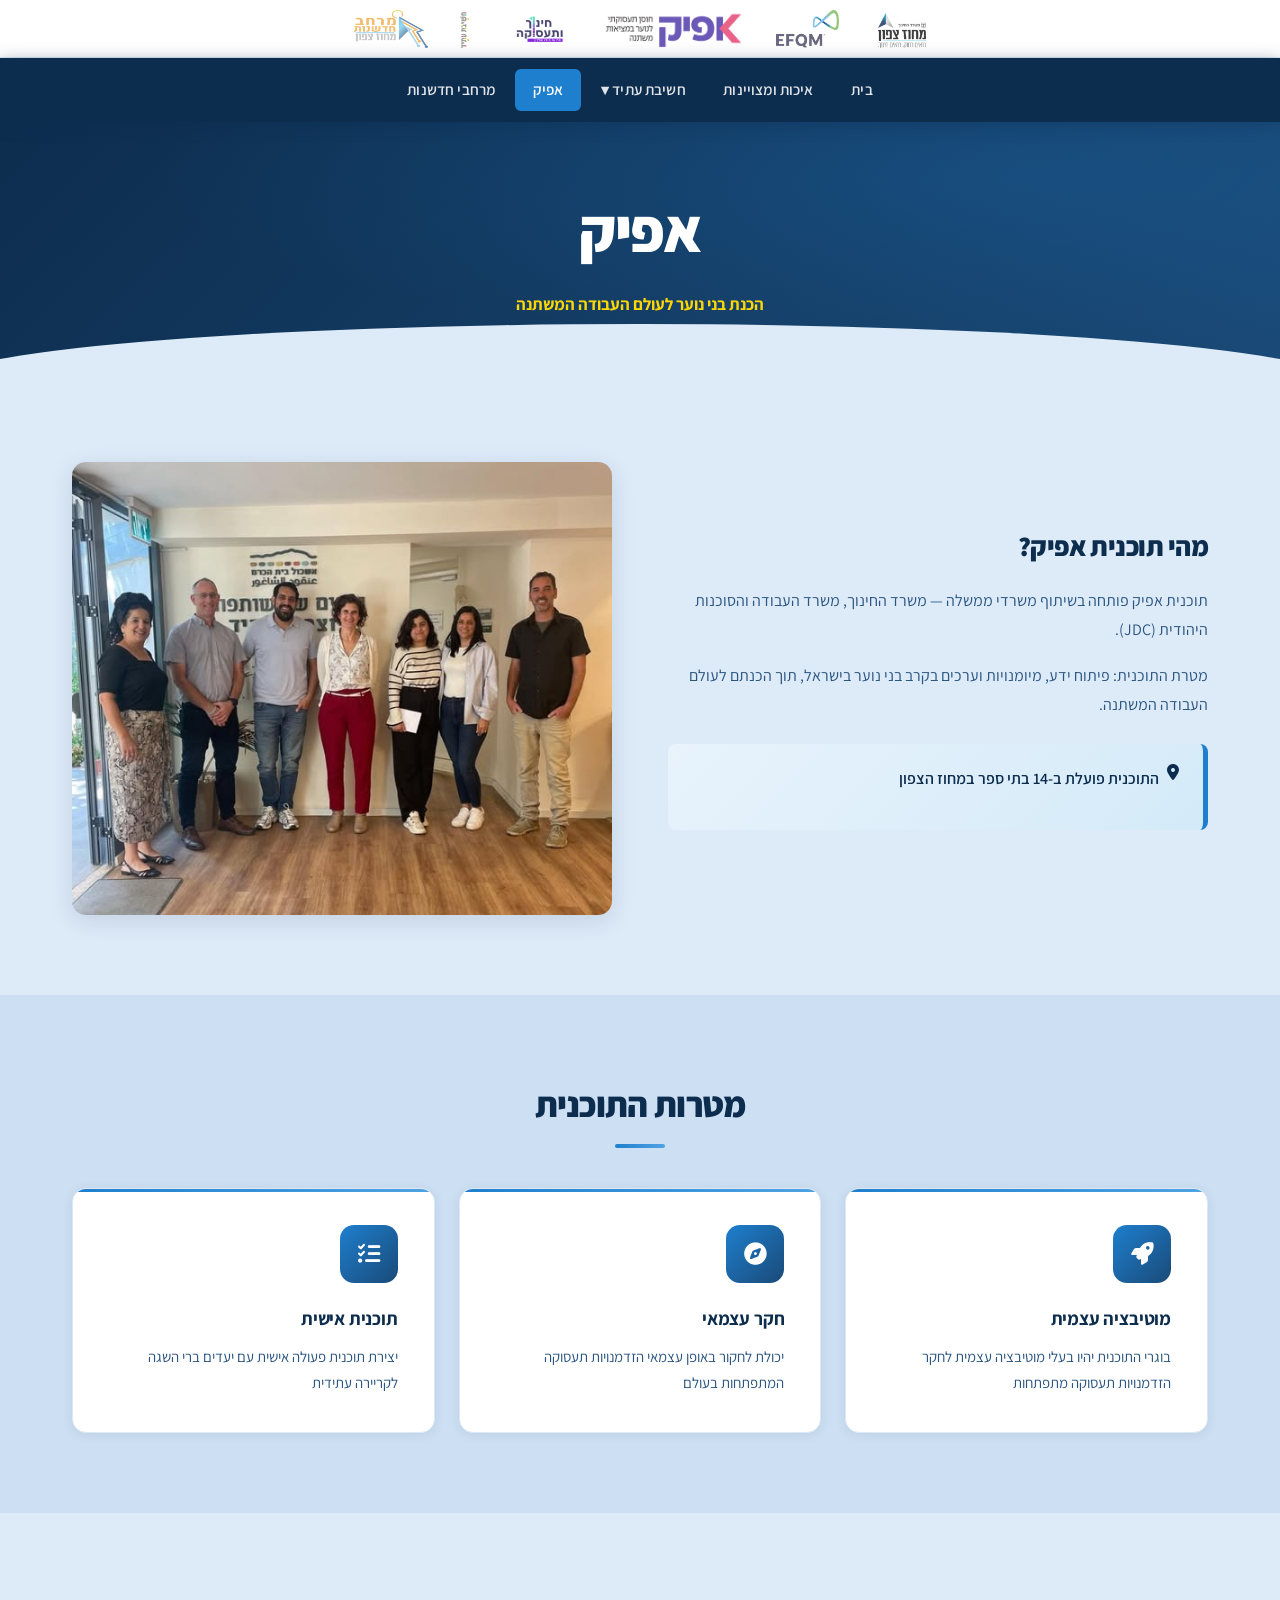
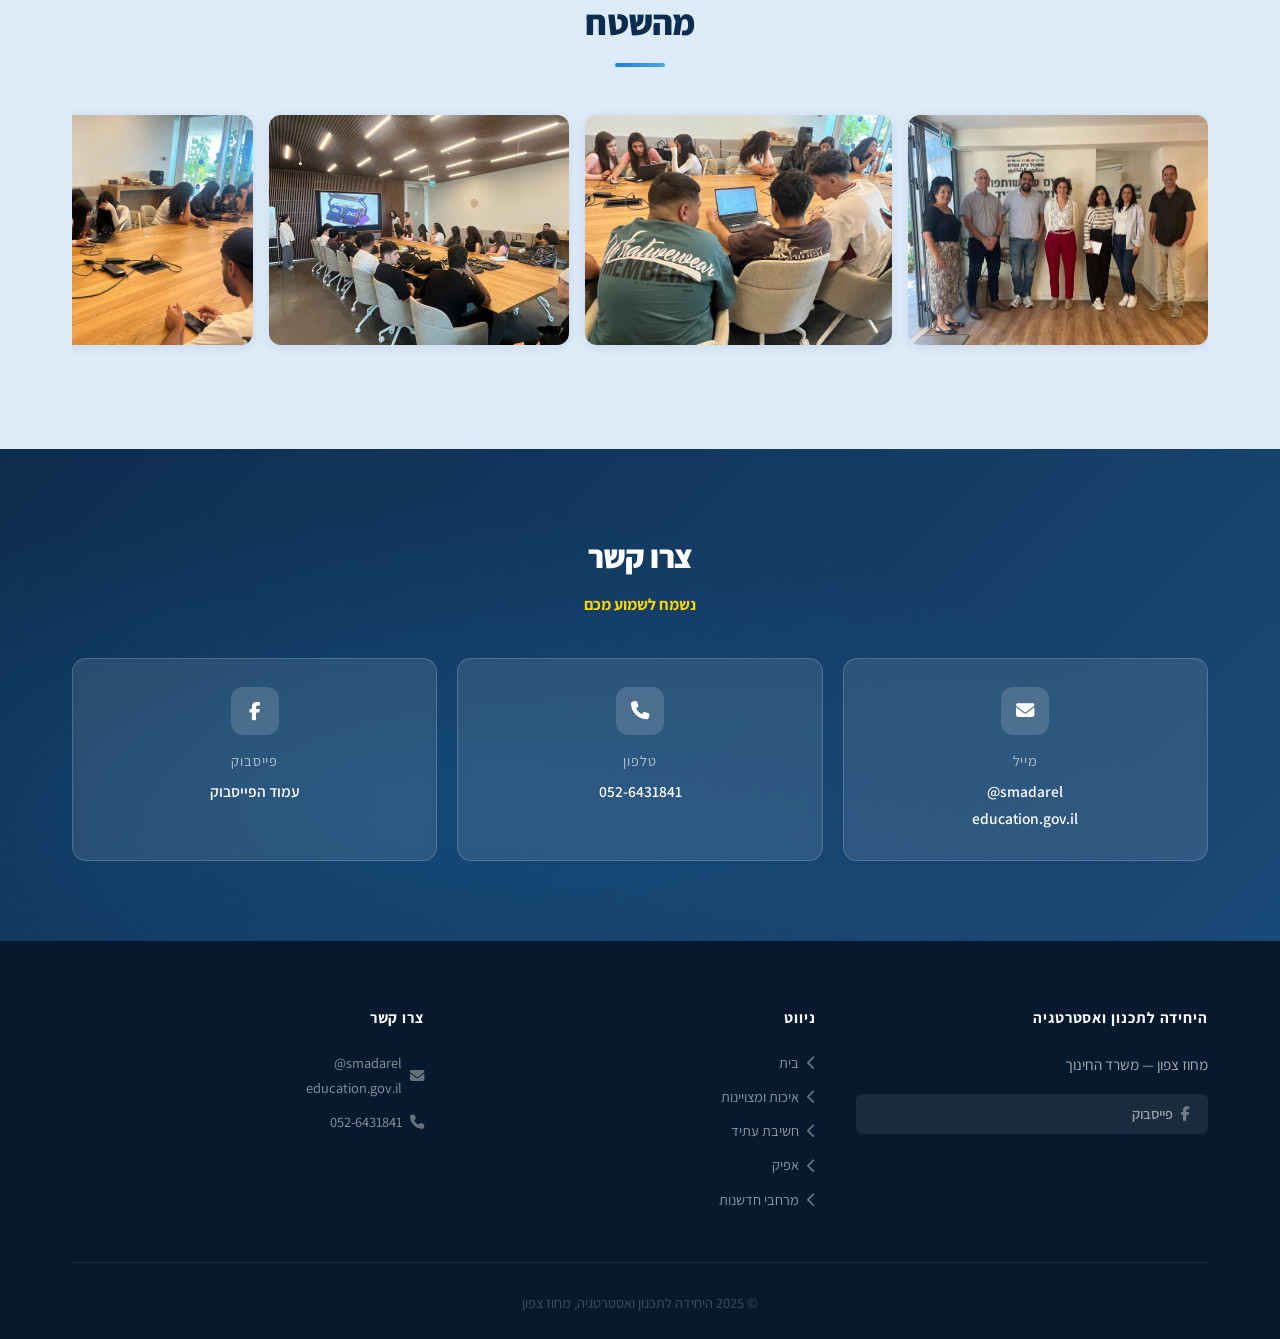
==== commit ab7e42fb: "תיקון מייל" ====
--- a/afik.html
+++ b/afik.html
@@ -1,4 +1,4 @@
-<!DOCTYPE html>
+﻿<!DOCTYPE html>
 <html lang="he" dir="rtl">
 <head>
   <meta charset="UTF-8">
@@ -124,7 +124,7 @@
         <div class="contact-card">
           <div class="icon-wrap"><i class="fas fa-envelope"></i></div>
           <h4>מייל</h4>
-          <a href="mailto:smadarel@education.gov.il">smadarel@education.gov.il</a>
+          <a href="mailto:smadarel@education.gov.il">smadarel@<br>education.gov.il</a>
         </div>
         <div class="contact-card">
           <div class="icon-wrap"><i class="fas fa-phone"></i></div>
@@ -158,7 +158,7 @@
         </div>
         <div class="footer-col">
           <h4>צרו קשר</h4>
-          <a href="mailto:smadarel@education.gov.il"><i class="fas fa-envelope"></i> smadarel@education.gov.il</a>
+          <a href="mailto:smadarel@education.gov.il"><i class="fas fa-envelope"></i> smadarel@<br>education.gov.il</a>
           <a href="tel:0526431841"><i class="fas fa-phone"></i> 052-6431841</a>
         </div>
       </div>
--- a/css/style.css
+++ b/css/style.css
@@ -77,6 +77,12 @@
   align-items: center;
   justify-content: center;
   height: 64px;
+  position: relative;
+}
+
+@media (max-width: 768px) {
+  .nav-container { justify-content: center; }
+  .hamburger { position: absolute; right: 1rem; }
 }
 
 .nav-logo img {
@@ -987,8 +993,8 @@
 }
 
 .contact-cards {
-  display: flex;
-  flex-wrap: wrap;
+  display: grid;
+  grid-template-columns: repeat(auto-fit, minmax(150px, 1fr));
   gap: 1.25rem;
   justify-content: center;
 }
@@ -997,10 +1003,13 @@
   background: rgba(255,255,255,0.1);
   border: 1px solid rgba(255,255,255,0.18);
   border-radius: var(--radius);
-  padding: 1.75rem 2rem;
-  min-width: 175px;
+  padding: 1.75rem 1rem;
   backdrop-filter: blur(6px);
   transition: var(--transition);
+}
+
+@media (max-width: 480px) {
+  .contact-cards { grid-template-columns: repeat(2, 1fr); }
 }
 
 .contact-card:hover {
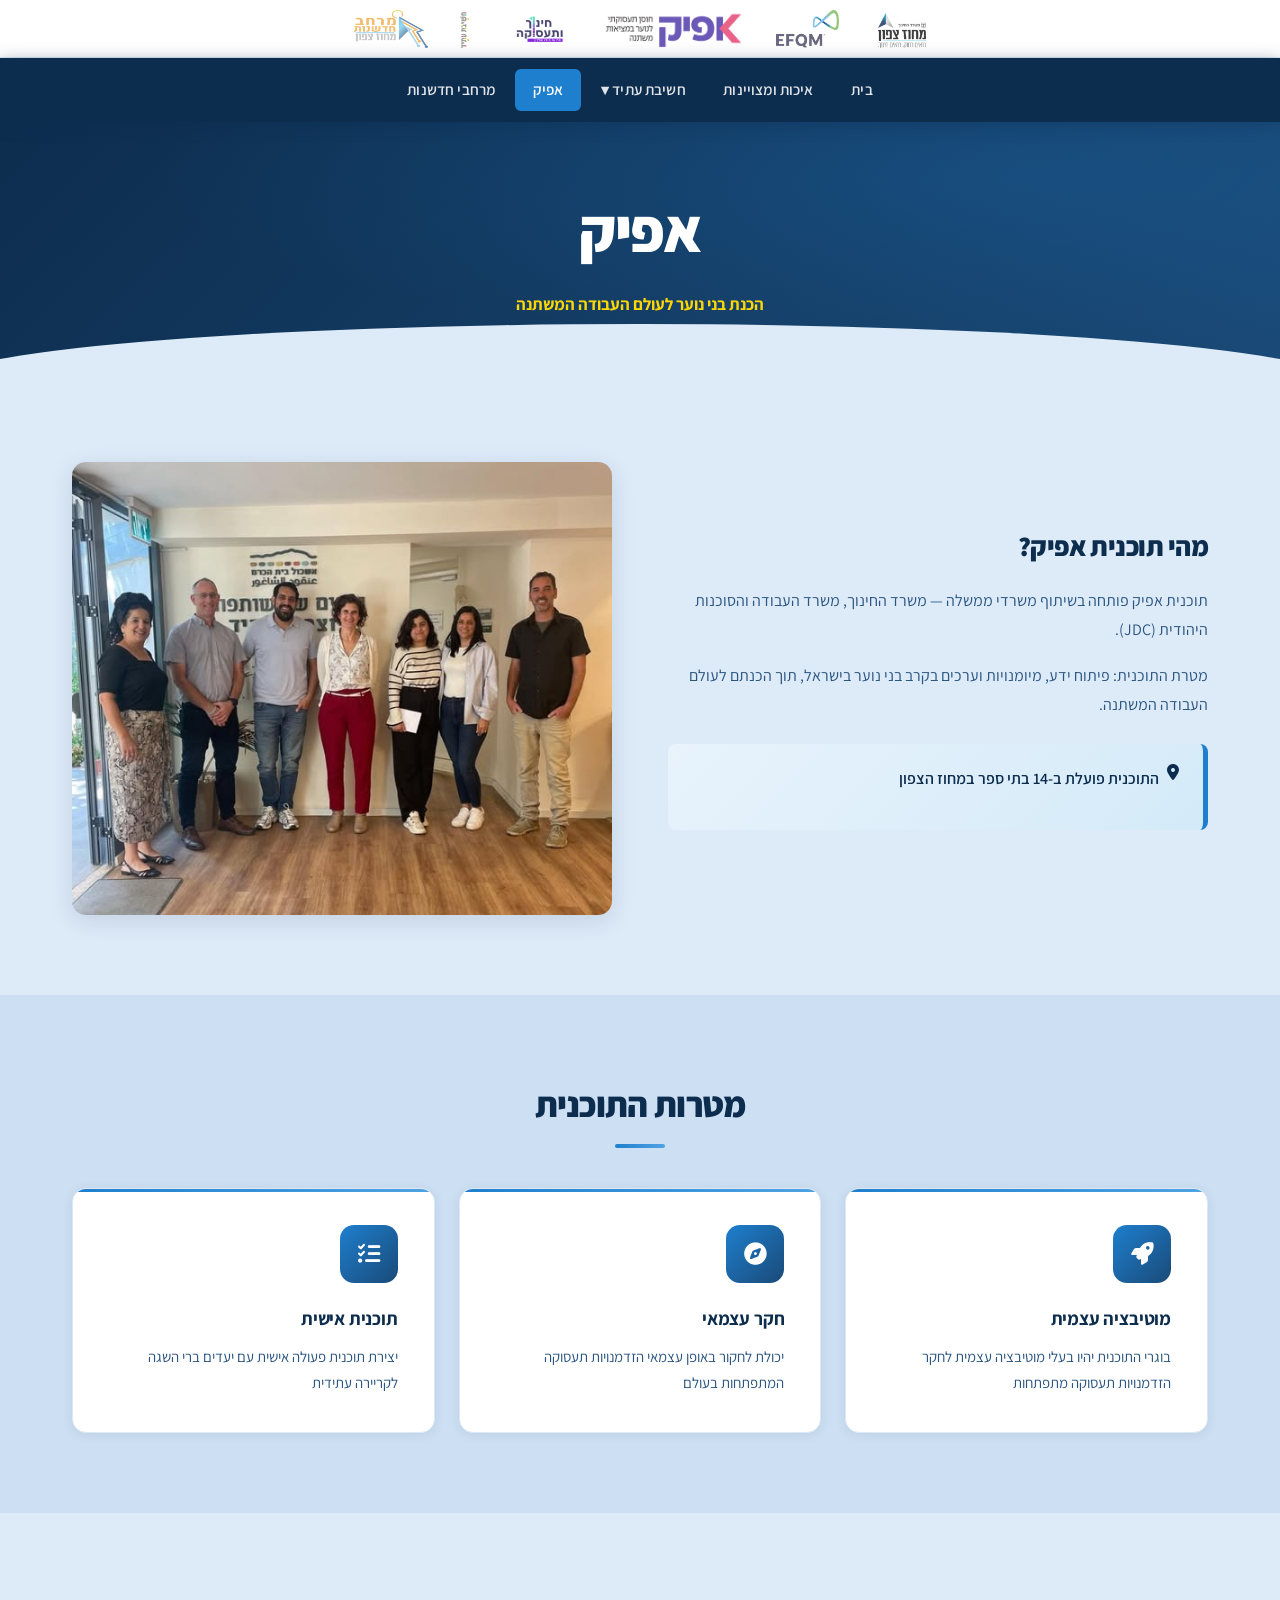
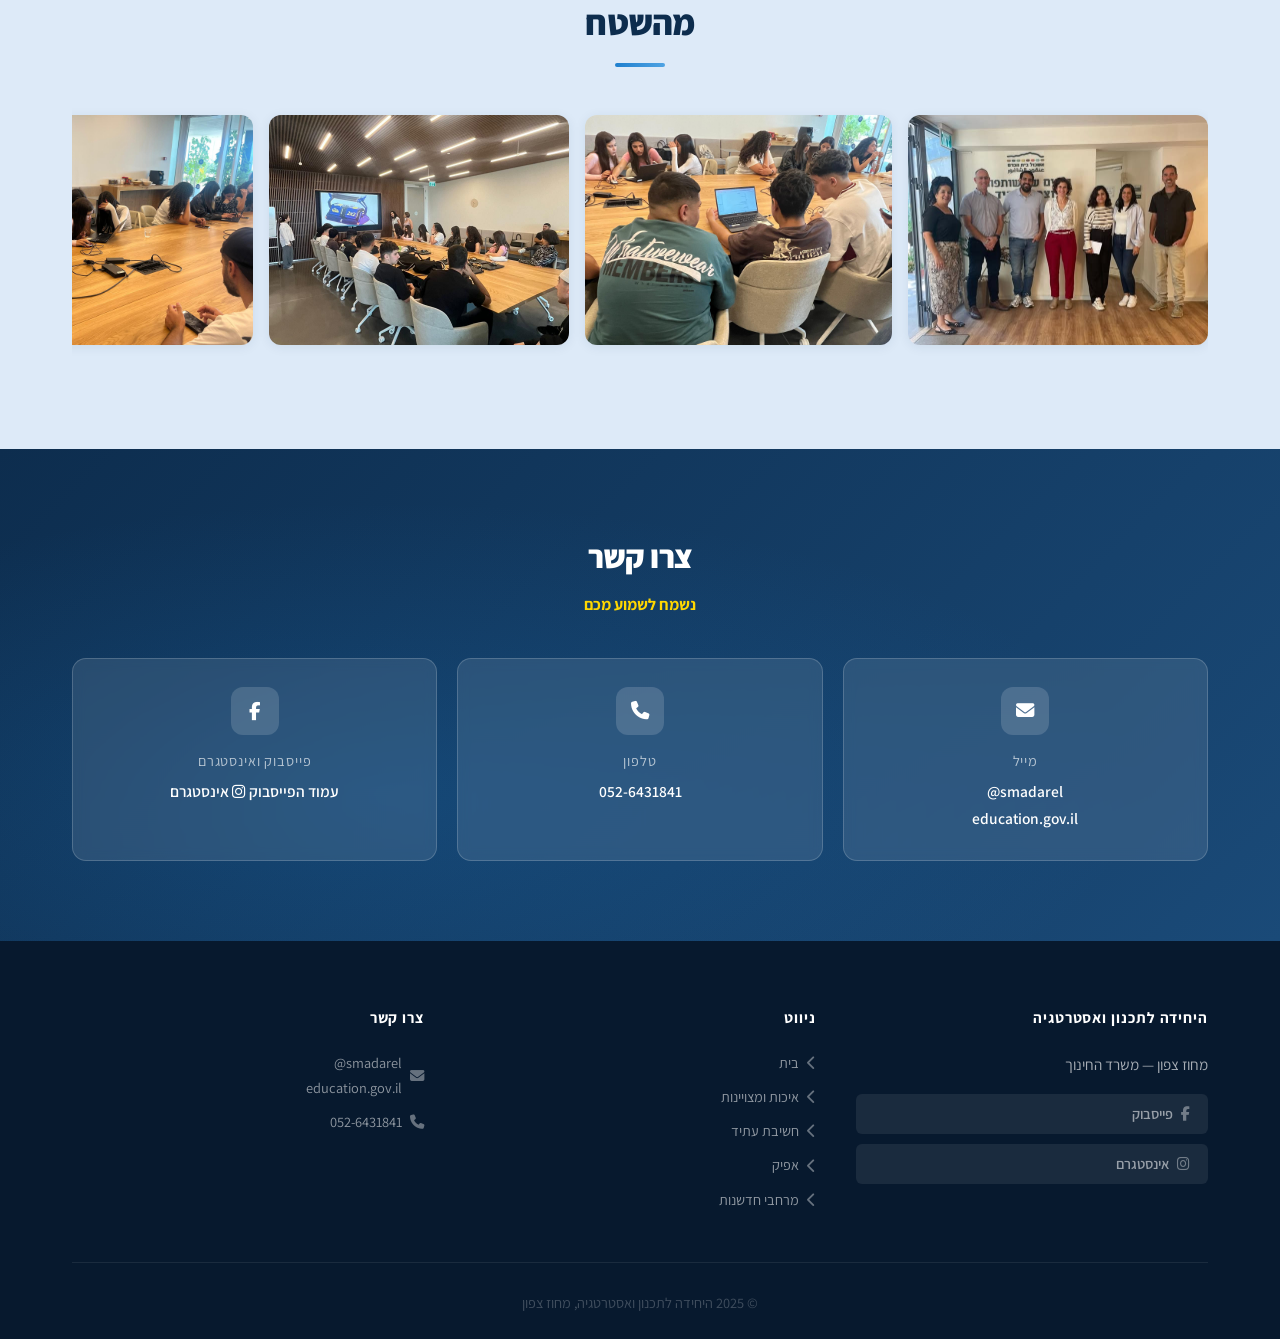
==== commit 6d01f969: "תיקונים נוספים" ====
--- a/afik.html
+++ b/afik.html
@@ -133,8 +133,9 @@
         </div>
         <div class="contact-card">
           <div class="icon-wrap"><i class="fab fa-facebook-f"></i></div>
-          <h4>פייסבוק</h4>
+          <h4>פייסבוק ואינסטגרם</h4>
           <a href="https://www.facebook.com/smdr.lymlk?locale=he_IL" target="_blank" rel="noopener">עמוד הפייסבוק</a>
+          <a href="https://www.instagram.com/smadarelimelch?igsh=MWRrNThsMHRjMG5teg==" target="_blank" rel="noopener"><i class="fab fa-instagram"></i> אינסטגרם</a>
         </div>
       </div>
     </div>
@@ -147,6 +148,7 @@
           <h4>היחידה לתכנון ואסטרטגיה</h4>
           <p>מחוז צפון — משרד החינוך</p>
           <a href="https://www.facebook.com/smdr.lymlk?locale=he_IL" target="_blank" rel="noopener" class="social-btn"><i class="fab fa-facebook-f"></i> פייסבוק</a>
+          <a href="https://www.instagram.com/smadarelimelch?igsh=MWRrNThsMHRjMG5teg==" target="_blank" rel="noopener" class="social-btn"><i class="fab fa-instagram"></i> אינסטגרם</a>
         </div>
         <div class="footer-col">
           <h4>ניווט</h4>
--- a/css/style.css
+++ b/css/style.css
@@ -184,10 +184,10 @@
 .hero {
   min-height: 70vh;
   display: flex;
-  align-items: center;
+  align-items: flex-start;
   justify-content: center;
   text-align: center;
-  padding: 5rem 2rem;
+  padding: 4rem 2rem 5rem;
   position: relative;
   overflow: hidden;
   background-color: var(--primary);
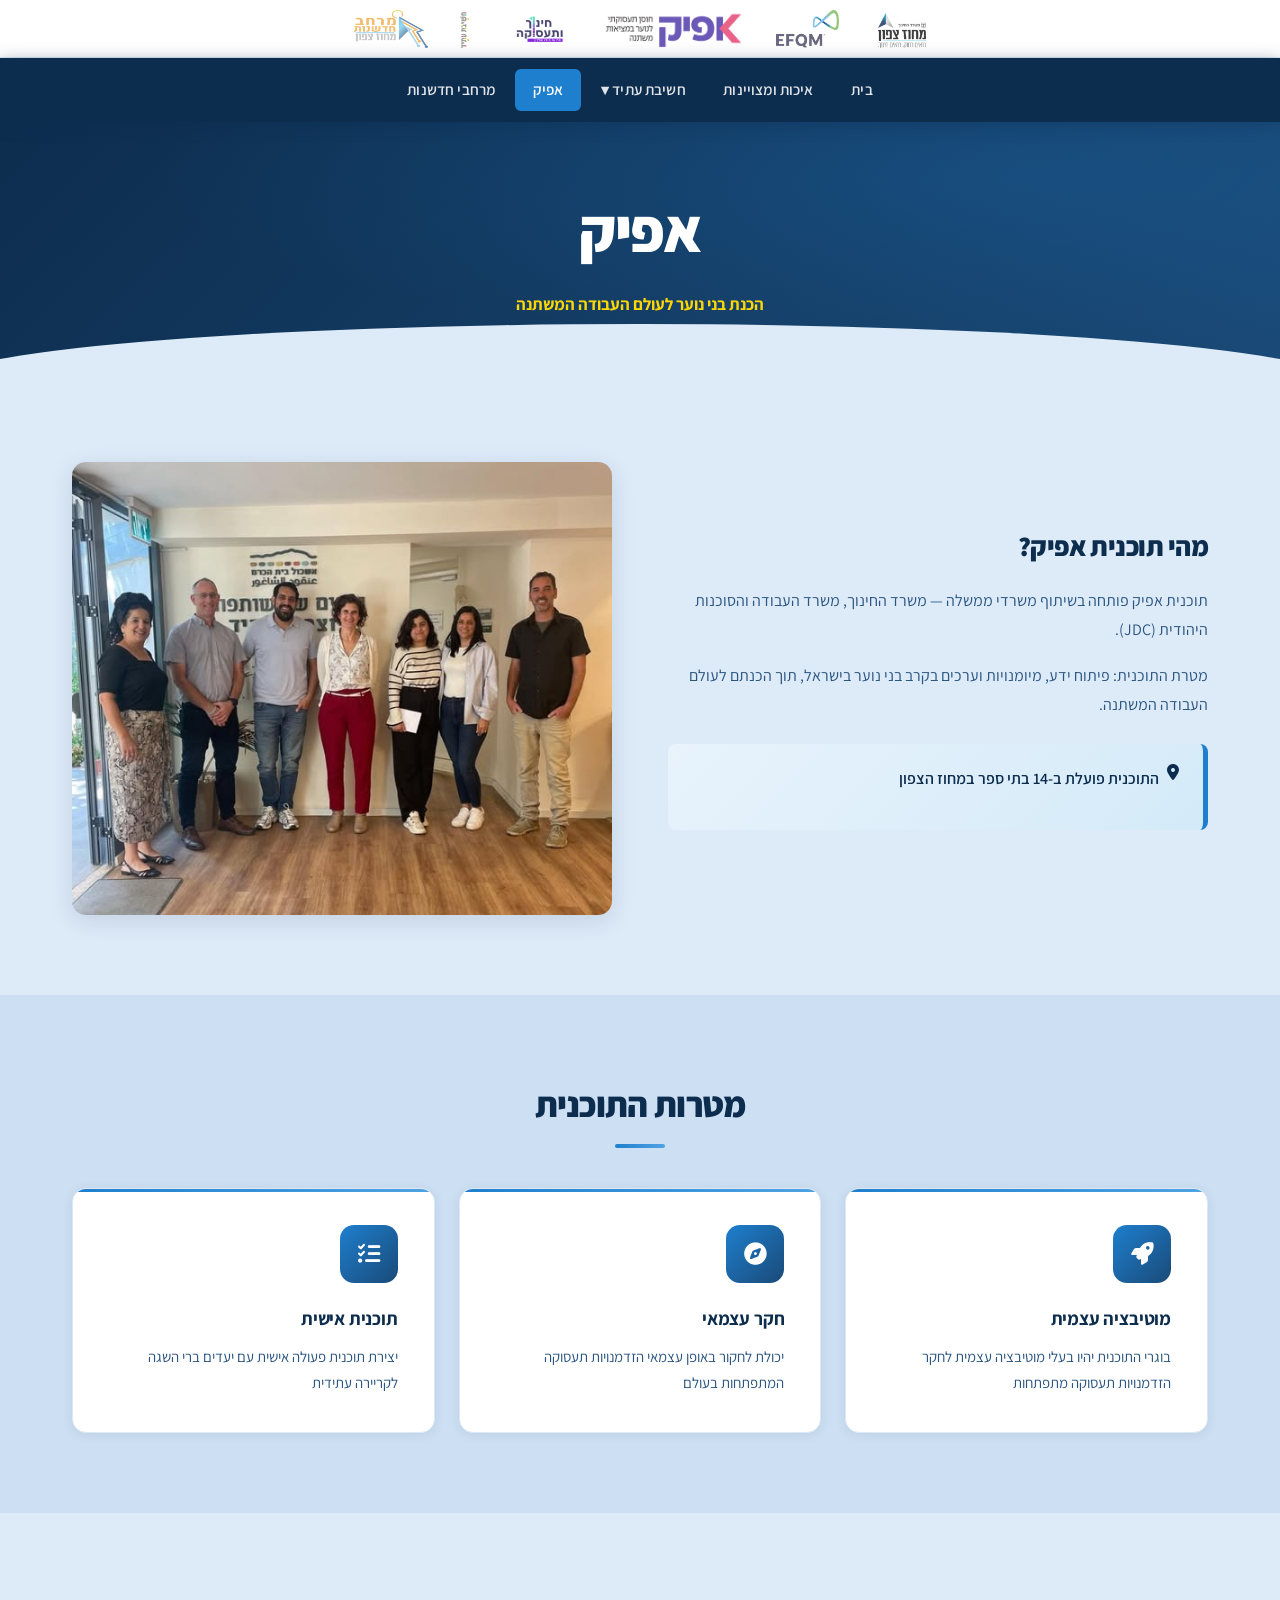
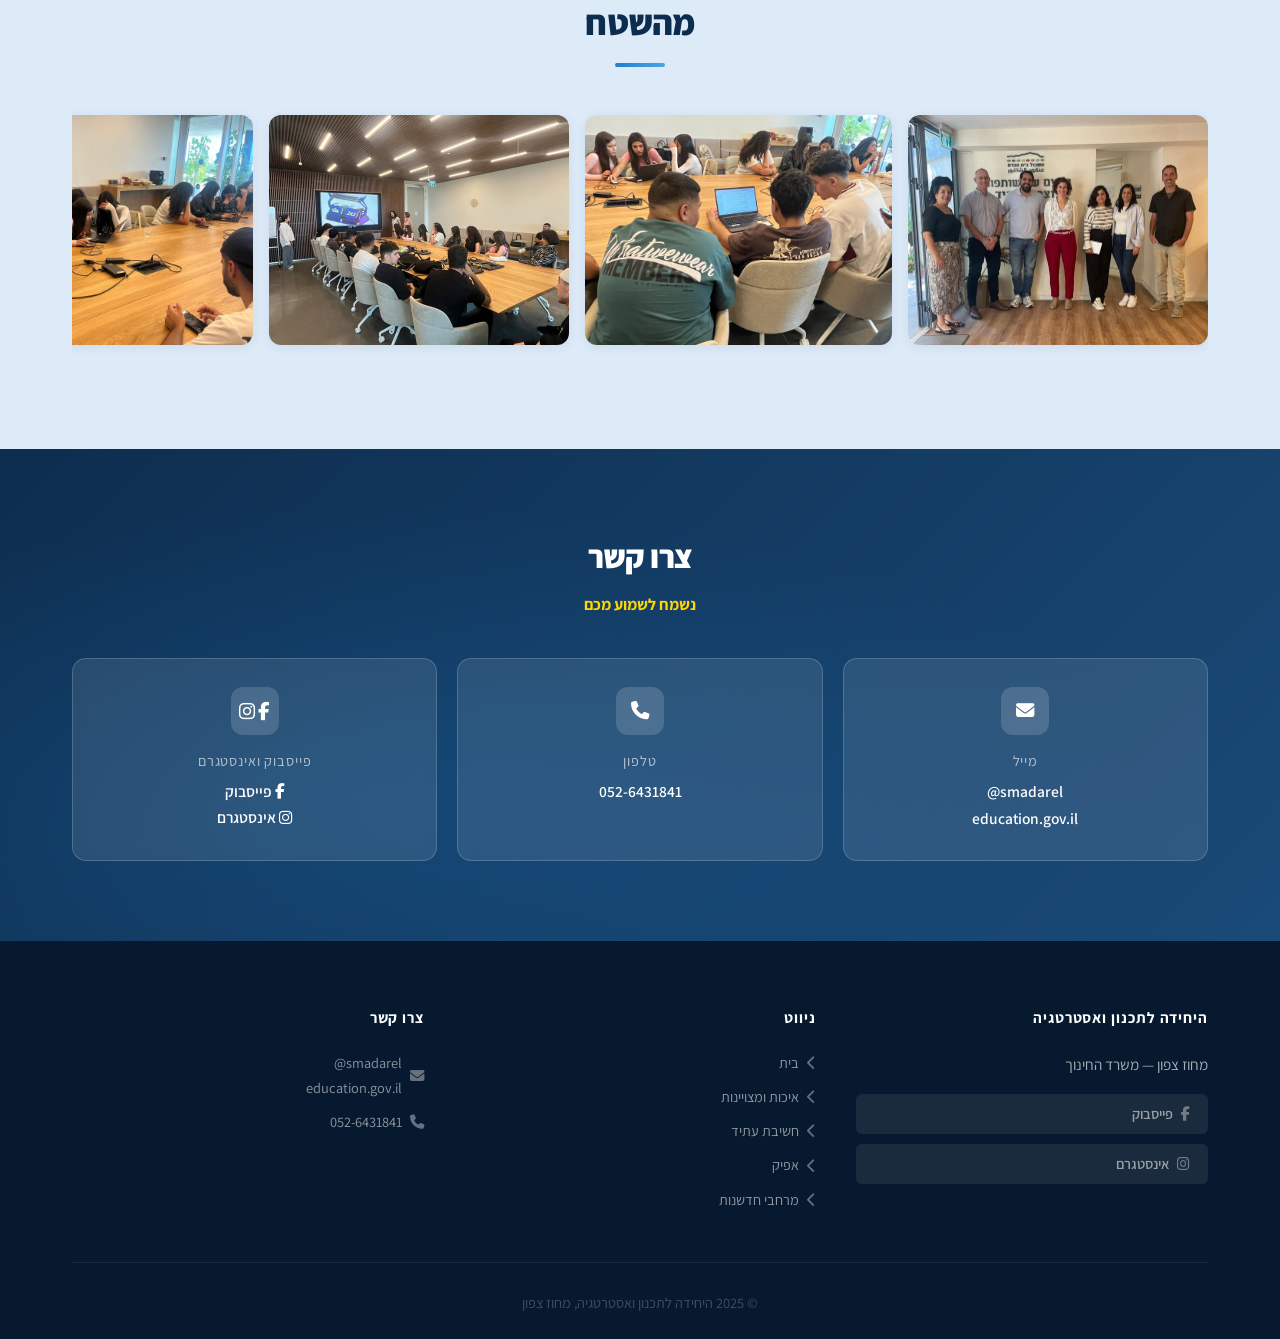
==== commit ffd2877c: "אינסטגרם" ====
--- a/afik.html
+++ b/afik.html
@@ -132,10 +132,10 @@
           <a href="tel:0526431841">052-6431841</a>
         </div>
         <div class="contact-card">
-          <div class="icon-wrap"><i class="fab fa-facebook-f"></i></div>
+          <div class="icon-wrap"><i class="fab fa-facebook-f"></i>&nbsp;<i class="fab fa-instagram"></i></div>
           <h4>פייסבוק ואינסטגרם</h4>
-          <a href="https://www.facebook.com/smdr.lymlk?locale=he_IL" target="_blank" rel="noopener">עמוד הפייסבוק</a>
-          <a href="https://www.instagram.com/smadarelimelch?igsh=MWRrNThsMHRjMG5teg==" target="_blank" rel="noopener"><i class="fab fa-instagram"></i> אינסטגרם</a>
+          <a href="https://www.facebook.com/smdr.lymlk?locale=he_IL" target="_blank" rel="noopener" style="display:block;"><i class="fab fa-facebook-f"></i> פייסבוק</a>
+          <a href="https://www.instagram.com/smadarelimelch?igsh=MWRrNThsMHRjMG5teg==" target="_blank" rel="noopener" style="display:block;"><i class="fab fa-instagram"></i> אינסטגרם</a>
         </div>
       </div>
     </div>
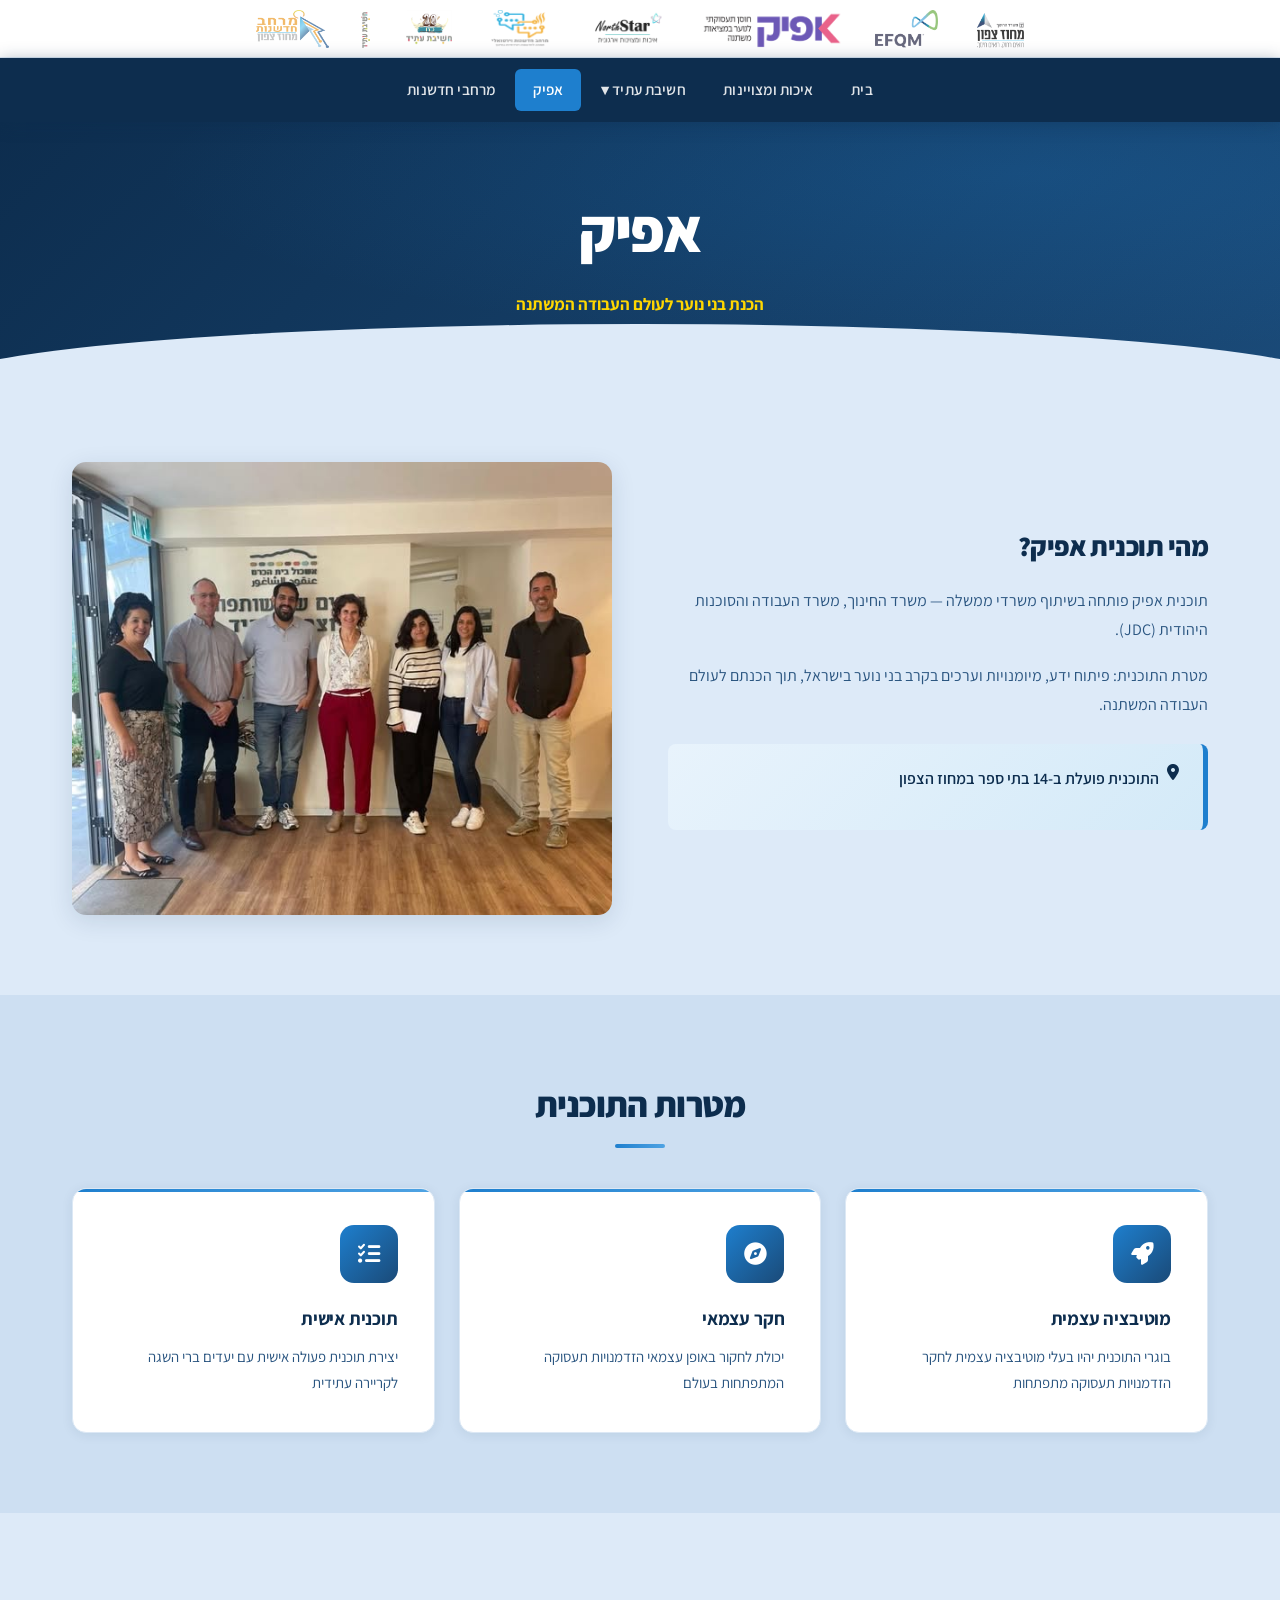
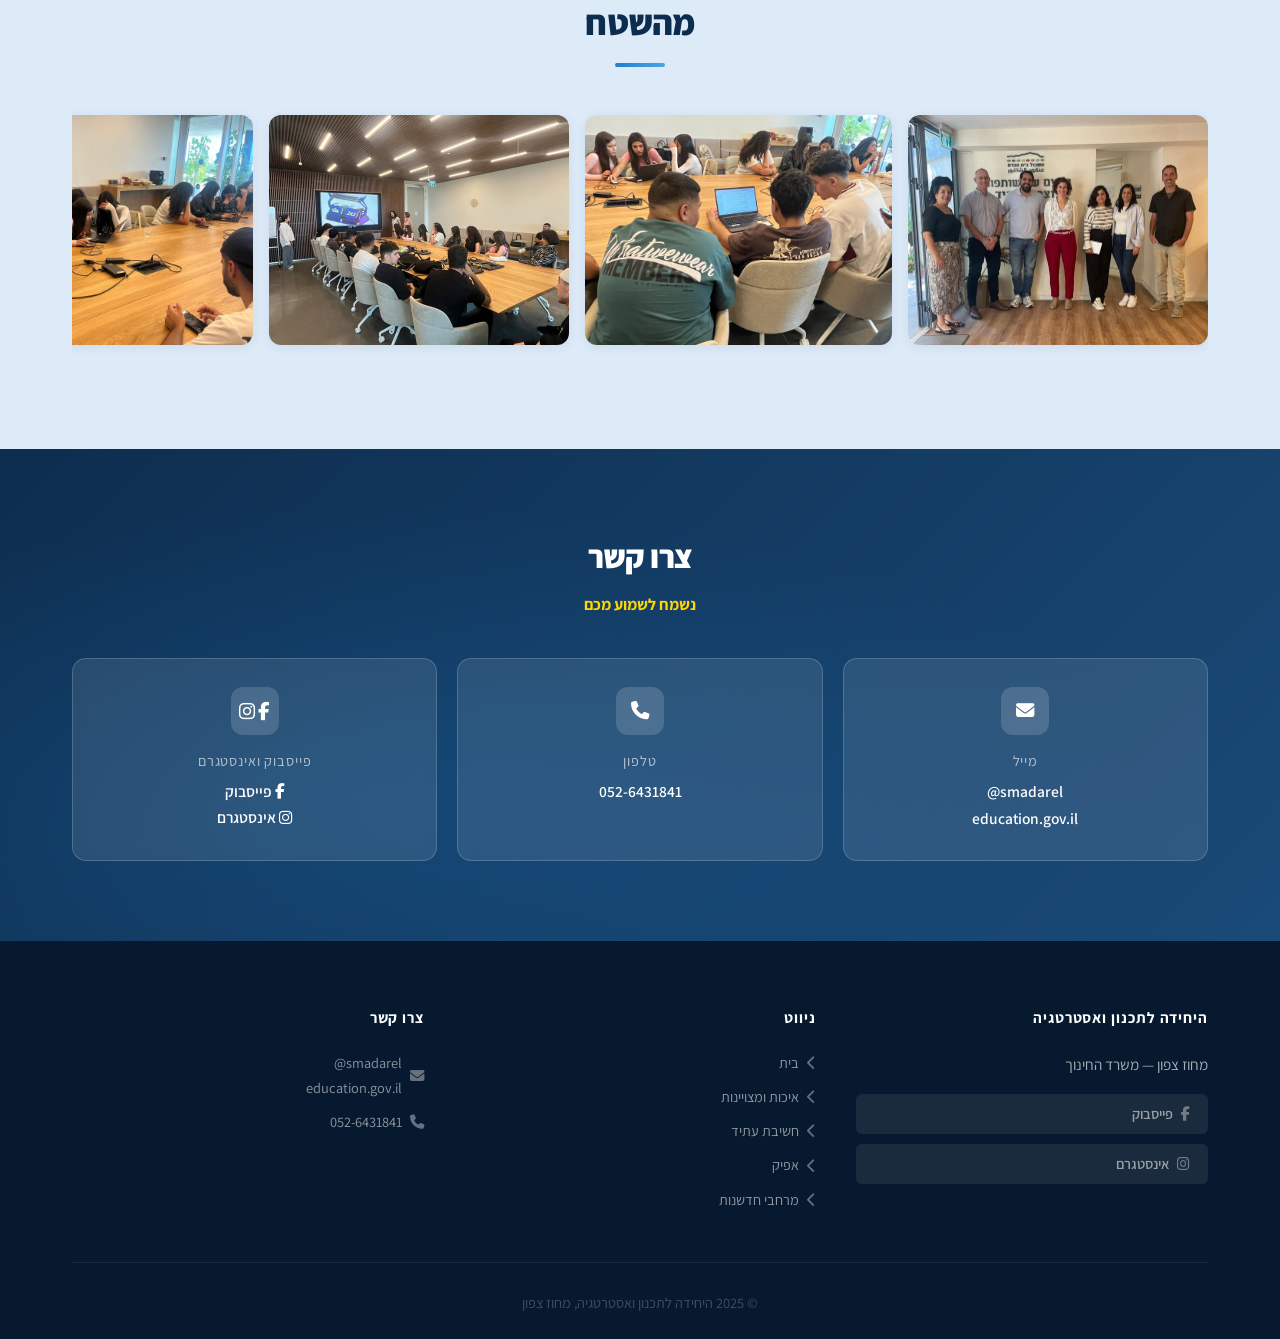
==== commit a4ba0bac: "לוגויים עדכון" ====
--- a/afik.html
+++ b/afik.html
@@ -17,7 +17,9 @@
       <img src="לוגויים/מחוז%20צפון%20לוגו.png" alt="מחוז צפון">
       <img src="לוגויים/EFQM%20לוגו.png" alt="EFQM">
       <img src="לוגויים/אפיק%20לוגו.png" alt="אפיק">
-      <img src="לוגויים/חינוך%20ותעסוקה%20לוגו.png" alt="חינוך ותעסוקה">
+      <img src="לוגויים/logo1.png" alt="לוגו 1">
+      <img src="לוגויים/logo2.png" alt="לוגו 2">
+      <img src="לוגויים/logo3.png" alt="לוגו 3">
       <img src="לוגויים/חשיבת%20עתיד%20לוגו.png" alt="חשיבת עתיד">
       <img src="לוגויים/מרחב%20חדשנות%20מחוז%20צפון%20לוגו.png" alt="מרחב חדשנות">
     </div>
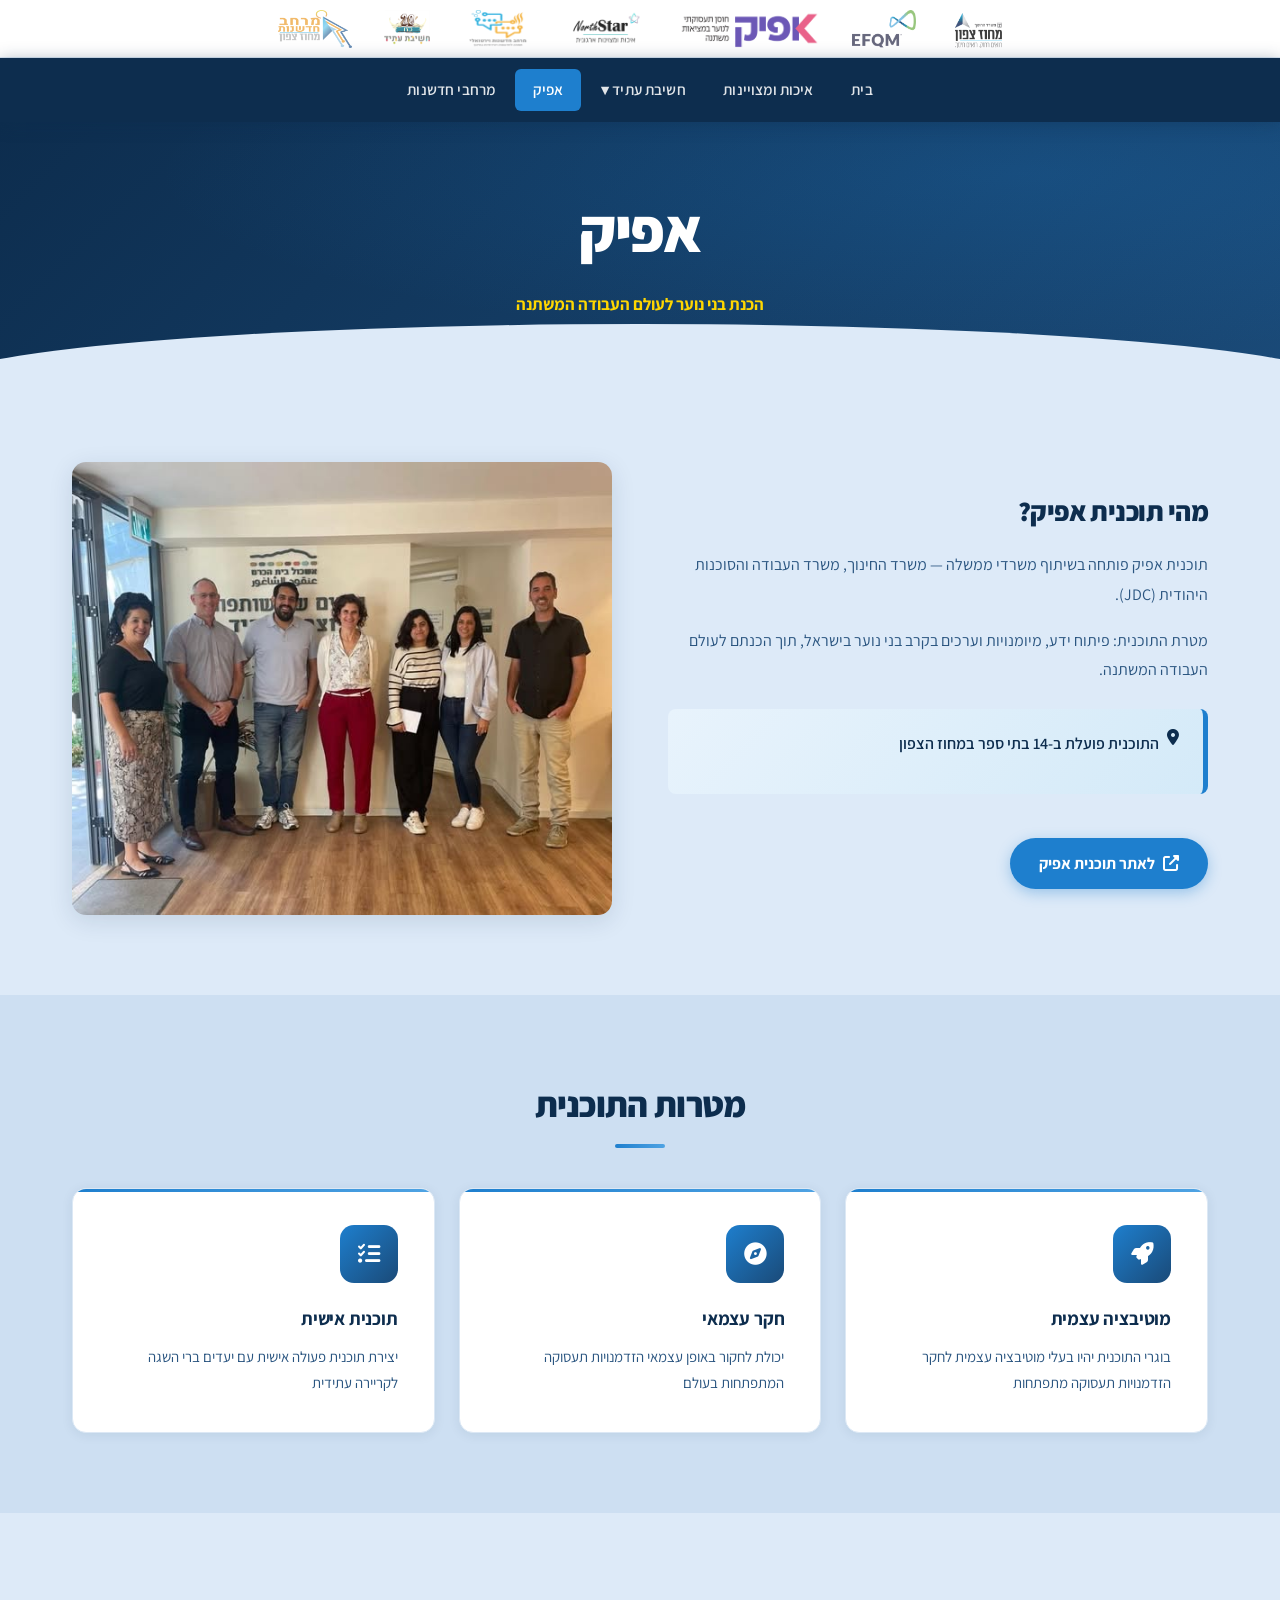
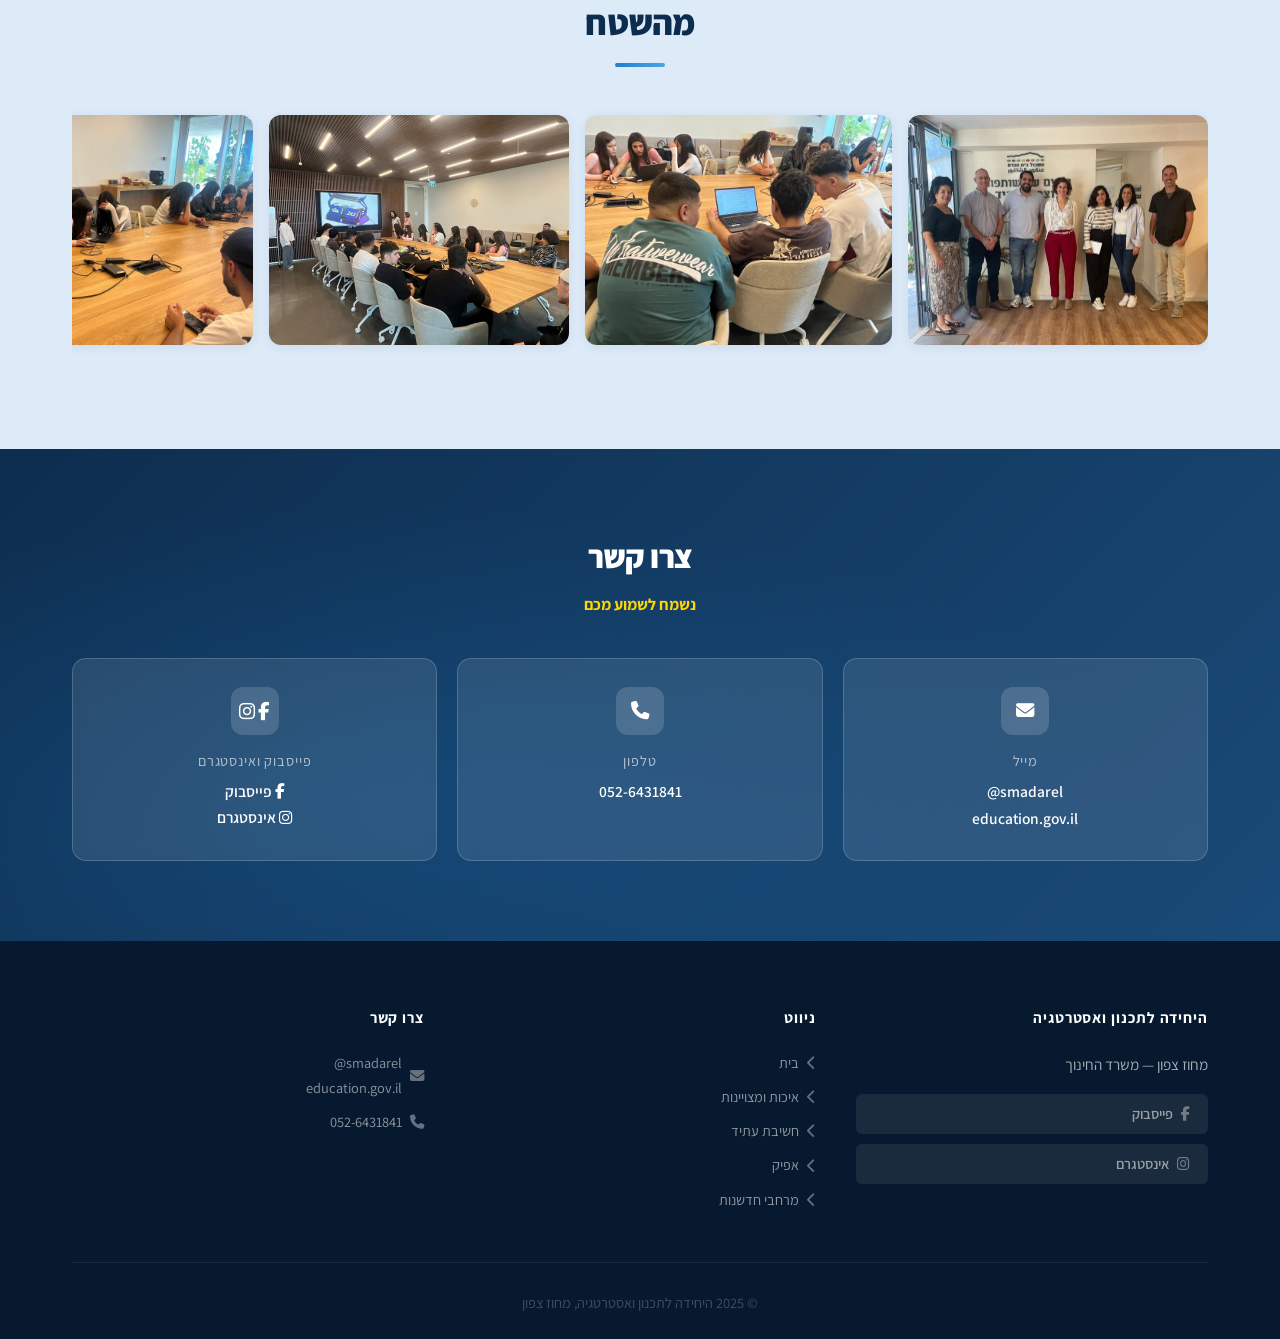
==== commit 68ff3c11: "שינויים אחרונים" ====
--- a/afik.html
+++ b/afik.html
@@ -20,7 +20,7 @@
       <img src="לוגויים/logo1.png" alt="לוגו 1">
       <img src="לוגויים/logo2.png" alt="לוגו 2">
       <img src="לוגויים/logo3.png" alt="לוגו 3">
-      <img src="לוגויים/חשיבת%20עתיד%20לוגו.png" alt="חשיבת עתיד">
+      
       <img src="לוגויים/מרחב%20חדשנות%20מחוז%20צפון%20לוגו.png" alt="מרחב חדשנות">
     </div>
   </div>
@@ -65,6 +65,9 @@
           <div class="highlight-box">
             <p><i class="fas fa-map-marker-alt"></i> התוכנית פועלת ב-14 בתי ספר במחוז הצפון</p>
           </div>
+          <a href="https://temas-pro.wixstudio.com/afiq?rc=test-site" target="_blank" rel="noopener" class="afik-cta-btn">
+            <i class="fas fa-external-link-alt"></i> לאתר תוכנית אפיק
+          </a>
         </div>
         <img src="תמונות/אפיק/565689684_4213862918849085_8850032957958044832_n.jpg" alt="תוכנית אפיק">
       </div>
--- a/css/style.css
+++ b/css/style.css
@@ -1184,10 +1184,17 @@
 /* תת-כותרת צהובה בכותרת הדף */
 .page-header-subtitle-yellow {
   color: #FFD700;
-  font-size: 1.65rem;
+  font-size: 1.9rem;
   font-weight: 700;
   margin-bottom: 0;
   margin-top: 0.4rem;
+  line-height: 1.4;
+}
+@media (max-width: 768px) {
+  .page-header-subtitle-yellow { font-size: 1.4rem; }
+}
+@media (max-width: 480px) {
+  .page-header-subtitle-yellow { font-size: 1.2rem; }
 }
 
 .content-text h2 {
@@ -1452,4 +1459,219 @@
   .section-title { font-size: 1.45rem; }
   .contact-cards { gap: 0.85rem; }
   .contact-card { min-width: 140px; padding: 1.25rem; }
-}
+  /* ערוצי ליווי — עמודה אחת בנייד קטן */
+  .cof-channels { grid-template-columns: 1fr; }
+  .section-subtitle { font-size: 1.2rem; }
+  .rational-block { padding: 1rem; }
+}
+
+/* ====== כפתור אפיק ====== */
+.afik-cta-btn {
+  display: inline-flex;
+  align-items: center;
+  gap: 0.5rem;
+  margin-top: 1.2rem;
+  padding: 0.75rem 1.8rem;
+  background: var(--accent);
+  color: #fff;
+  border-radius: 50px;
+  font-weight: 700;
+  font-size: 1rem;
+  text-decoration: none;
+  transition: background 0.25s ease, transform 0.25s ease, box-shadow 0.25s ease;
+  box-shadow: 0 4px 14px rgba(30,127,206,0.35);
+}
+.afik-cta-btn:hover {
+  background: var(--primary);
+  transform: translateY(-2px);
+  box-shadow: 0 8px 22px rgba(13,45,78,0.25);
+}
+
+/* ====== NorthStar ====== */
+.northstar-intro {
+  text-align: center;
+  max-width: 780px;
+  margin: 0 auto 2.5rem;
+}
+.northstar-title-row {
+  display: flex;
+  flex-direction: column;
+  align-items: center;
+  gap: 0.3rem;
+  margin-bottom: 1.2rem;
+}
+.northstar-en {
+  font-size: 2rem;
+  font-weight: 800;
+  color: var(--accent);
+  letter-spacing: 2px;
+}
+.northstar-he {
+  font-size: 1.4rem;
+  font-weight: 700;
+  color: var(--primary);
+  margin: 0;
+}
+.northstar-intro p {
+  color: var(--text-light);
+  line-height: 1.9;
+  margin-bottom: 0.8rem;
+}
+.northstar-block {
+  background: var(--bg);
+  border-right: 4px solid var(--accent);
+  border-radius: var(--radius);
+  padding: 1.5rem 1.8rem;
+  margin-bottom: 2rem;
+  max-width: 780px;
+  margin-left: auto;
+  margin-right: auto;
+}
+.northstar-block h3 {
+  color: var(--primary);
+  font-size: 1.15rem;
+  margin-bottom: 0.8rem;
+}
+.northstar-block h3 i { color: var(--accent); margin-left: 0.5rem; }
+.northstar-block p { color: var(--text-light); line-height: 1.8; margin-bottom: 0.5rem; }
+
+.northstar-grid {
+  display: grid;
+  grid-template-columns: repeat(3, 1fr);
+  gap: 1.5rem;
+  margin-bottom: 2rem;
+}
+.northstar-card {
+  background: var(--card-bg);
+  border-radius: var(--radius);
+  padding: 1.5rem;
+  box-shadow: var(--shadow-sm);
+  border-top: 3px solid var(--accent);
+}
+.northstar-card h3 {
+  color: var(--primary);
+  font-size: 1.05rem;
+  margin-bottom: 1rem;
+}
+.northstar-card h3 i { color: var(--accent); margin-left: 0.4rem; }
+.northstar-card ul {
+  padding-right: 1.2rem;
+  color: var(--text-light);
+  line-height: 2;
+}
+.northstar-card p { color: var(--text-light); line-height: 1.8; }
+
+.northstar-tagline {
+  display: flex;
+  align-items: center;
+  justify-content: center;
+  gap: 0.8rem;
+  background: var(--primary);
+  color: #fff;
+  border-radius: var(--radius);
+  padding: 1.2rem 2rem;
+  max-width: 780px;
+  margin: 0 auto;
+}
+.northstar-tagline i { font-size: 1.4rem; color: var(--gold); flex-shrink: 0; }
+.northstar-tagline p { margin: 0; font-size: 1rem; line-height: 1.6; }
+
+@media (max-width: 768px) {
+  .northstar-grid { grid-template-columns: 1fr; }
+  .northstar-en { font-size: 1.6rem; }
+  .northstar-tagline { flex-wrap: wrap; text-align: center; padding: 1rem 1.2rem; }
+  .northstar-block { padding: 1.2rem 1.2rem; }
+  .northstar-he { font-size: 1.15rem; }
+  iframe { height: 450px !important; }
+}
+
+/* ====== COF row + Rational ====== */
+.section-subtitle {
+  font-size: 1.6rem;
+  font-weight: 700;
+  color: var(--primary);
+  margin: 2rem 0 1.2rem;
+  padding-bottom: 0.5rem;
+  border-bottom: 2px solid var(--border);
+  text-align: center;
+}
+
+.cof-channels {
+  display: grid;
+  grid-template-columns: repeat(4, 1fr);
+  gap: 1.2rem;
+  margin-bottom: 2.5rem;
+}
+.cof-channel-card {
+  border-radius: 20px;
+  overflow: hidden;
+  box-shadow: 0 4px 18px rgba(13,45,78,0.10);
+  background: var(--card-bg);
+  display: flex;
+  flex-direction: column;
+  transition: transform 0.35s cubic-bezier(0.34,1.56,0.64,1), box-shadow 0.35s ease;
+  cursor: default;
+}
+.cof-channel-card:hover {
+  transform: translateY(-8px) scale(1.03);
+  box-shadow: 0 16px 40px rgba(13,45,78,0.18);
+}
+.cof-channel-card img {
+  width: calc(100% - 1.2rem);
+  height: 140px;
+  object-fit: contain;
+  display: block;
+  background: #f8f8f8;
+  margin: 0.6rem auto 0;
+  border-radius: 12px;
+}
+.cof-channel-card:nth-child(1) { border-top: 4px solid #1e7fce; }
+.cof-channel-card:nth-child(2) { border-top: 4px solid #e67e22; }
+.cof-channel-card:nth-child(3) { border-top: 4px solid #27ae60; }
+.cof-channel-card:nth-child(4) { border-top: 4px solid #8e44ad; }
+
+.cof-channel-text {
+  padding: 0.8rem 1rem;
+}
+.cof-channel-text strong {
+  display: block;
+  color: var(--primary);
+  font-size: 0.95rem;
+  margin-bottom: 0.4rem;
+}
+.cof-channel-text p {
+  color: var(--text-light);
+  font-size: 0.85rem;
+  line-height: 1.6;
+  margin: 0;
+}
+
+.rational-grid {
+  display: grid;
+  grid-template-columns: 1fr 1fr;
+  gap: 1.5rem;
+}
+.rational-block {
+  background: var(--bg);
+  border-radius: var(--radius);
+  padding: 1.5rem;
+  border-right: 4px solid var(--accent);
+}
+.rational-lead {
+  font-weight: 700;
+  color: var(--primary);
+  font-size: 1rem;
+  margin-bottom: 0.8rem;
+}
+.rational-lead i { color: var(--accent); margin-left: 0.4rem; }
+.rational-block ul {
+  padding-right: 1.3rem;
+  color: var(--text-light);
+  line-height: 2;
+  margin: 0;
+}
+
+@media (max-width: 768px) {
+  .cof-channels { grid-template-columns: repeat(2, 1fr); }
+  .rational-grid { grid-template-columns: 1fr; }
+}
